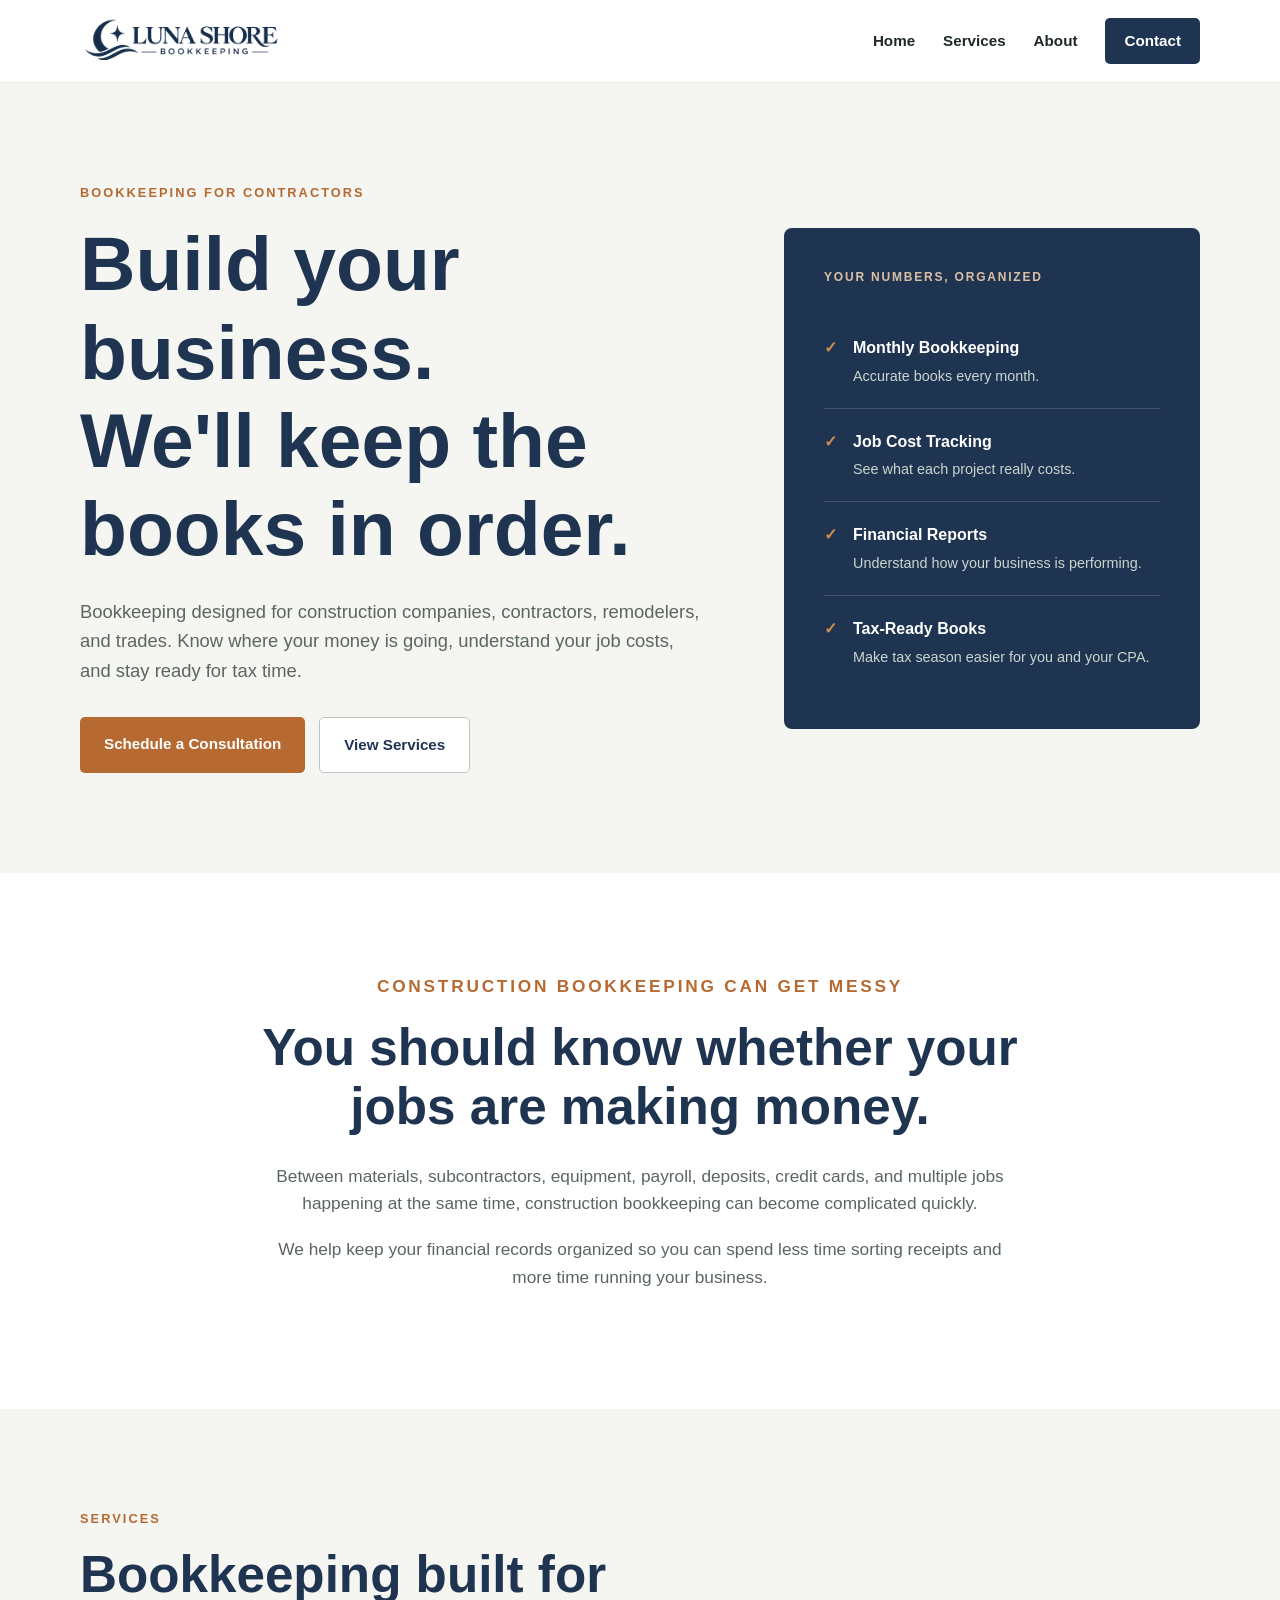
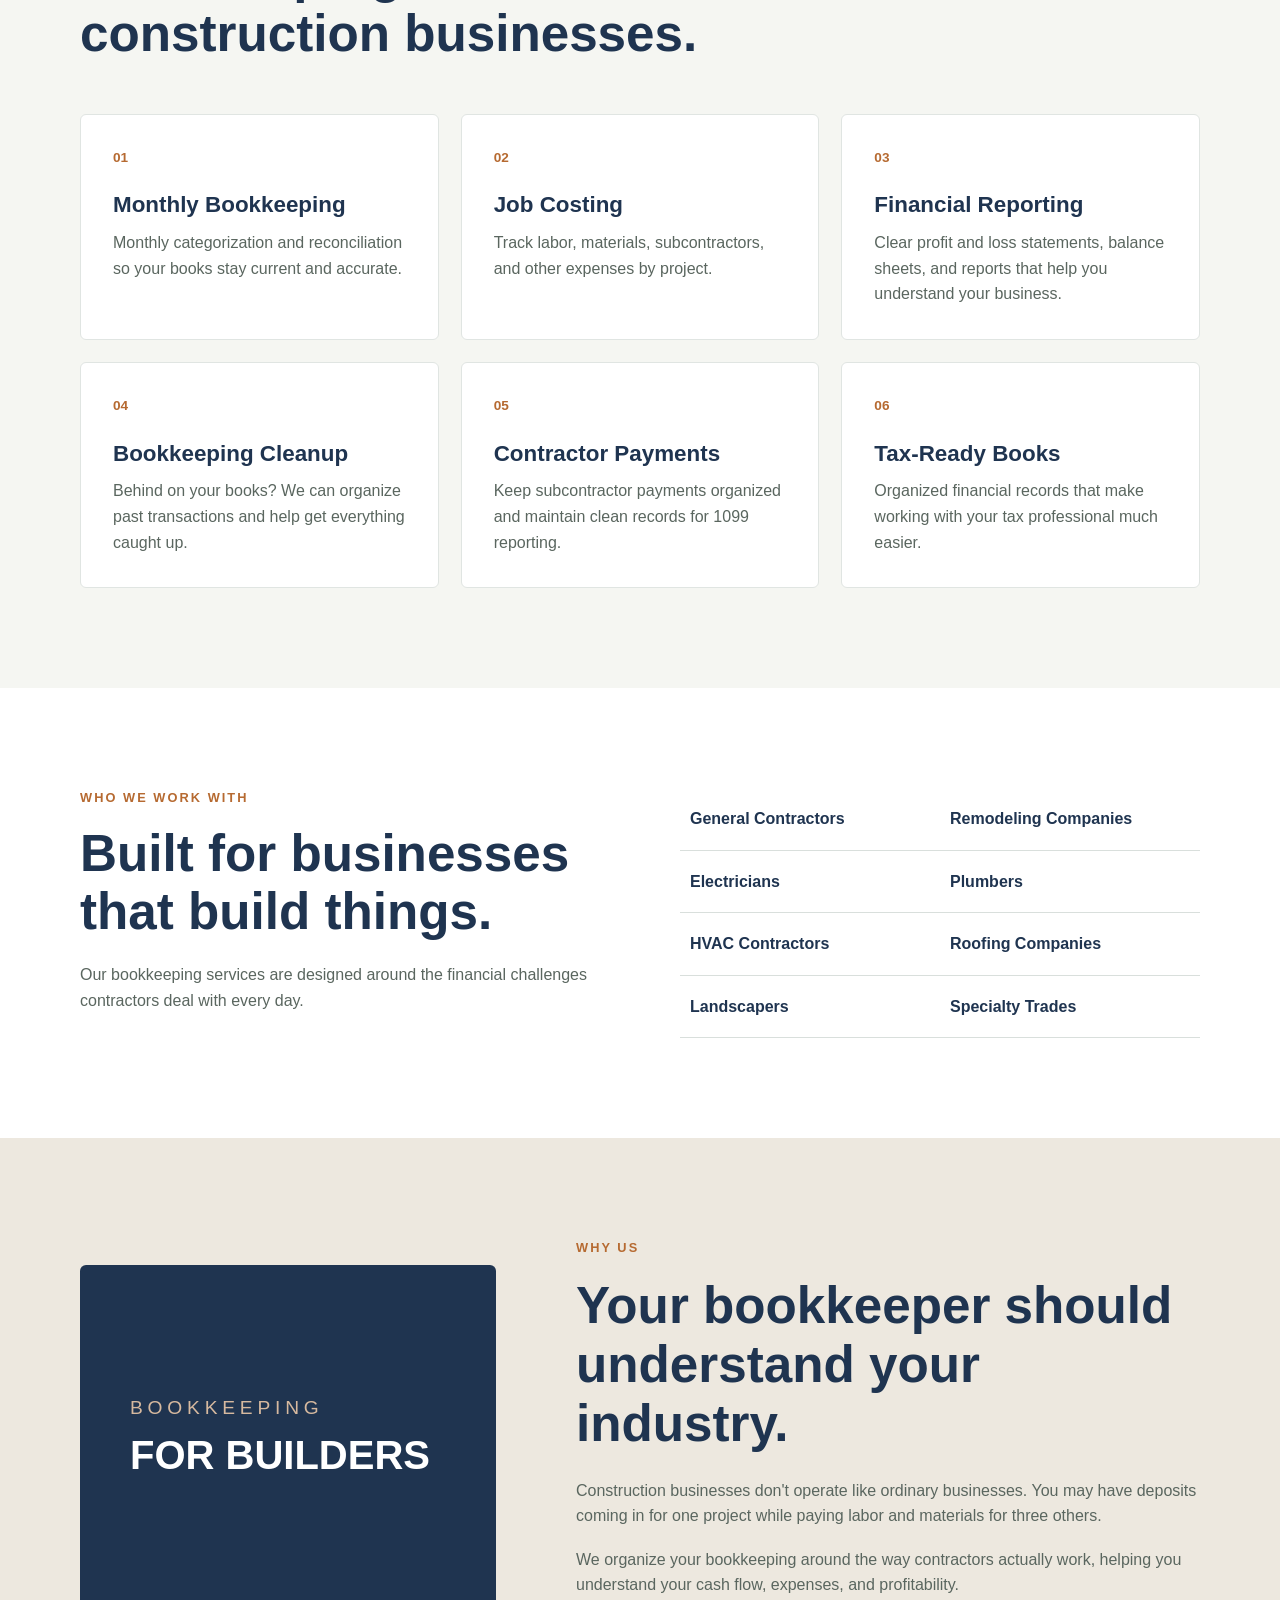
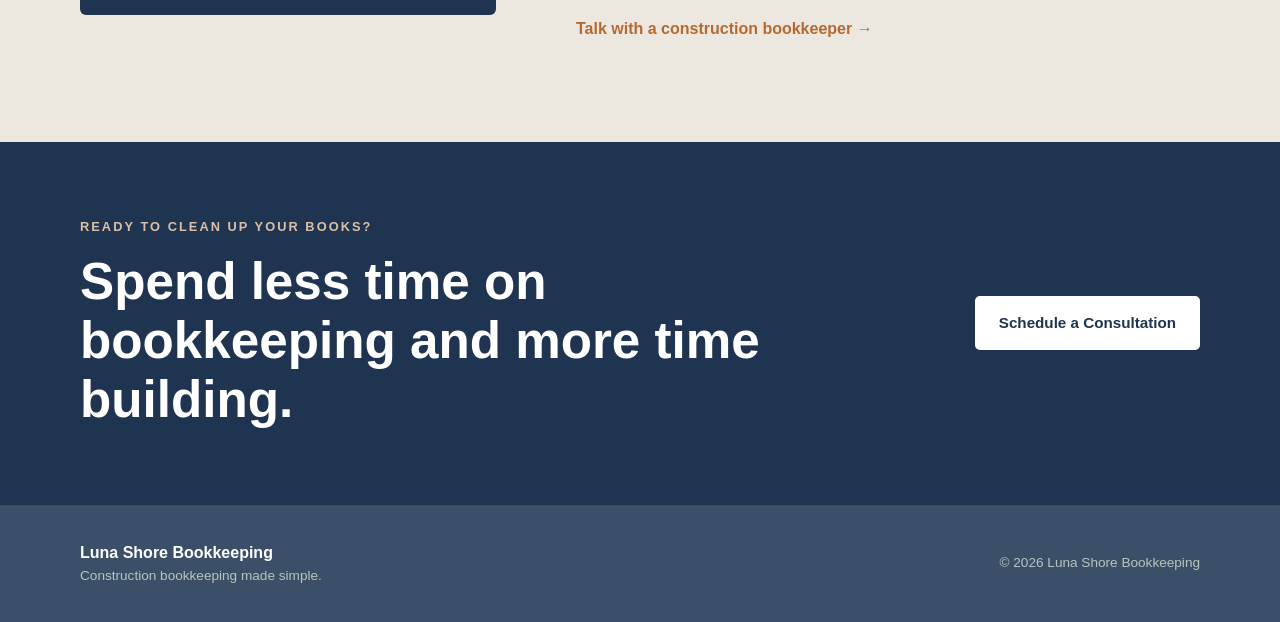
==== index.html @ c2b5d0a3 "now?" ====
<!DOCTYPE html>
<html lang="en">
<head>
  <meta charset="UTF-8">
  <meta name="viewport" content="width=device-width, initial-scale=1.0">

  <title>Luna Shore Bookkeeping | Construction Bookkeeping Services</title>

  <meta
    name="description"
    content="Bookkeeping services for contractors and construction businesses. Stay organized, understand job costs, and keep your books ready for tax time."
  >

<link rel="canonical" href="https://lunashorebookkeeping.com/contact">

  <!-- Google Search & Standard SEO -->
  <meta property="og:type" content="website">
  <meta property="og:title" content="Luna Shore Bookkeeping | Construction Bookkeeping Services">
  <meta property="og:description" content="Bookkeeping services for contractors and construction businesses. Know your numbers, understand your job costs, and stay ready for tax time.">
  <meta property="og:url" content="https://lunashorebookkeeping.com/">
  <meta property="og:image" content="https://lunashorebookkeeping.com/Logotransparent.png">
  <meta property="og:site_name" content="Luna Shore Bookkeeping">

  <meta name="twitter:card" content="summary">
  <meta name="twitter:title" content="Luna Shore Bookkeeping | Construction Bookkeeping Services">
  <meta name="twitter:description" content="Bookkeeping services for contractors and construction businesses.">
  <meta name="twitter:image" content="https://lunashorebookkeeping.com/Logotransparent.png">

  <link rel="icon" href="Logotransparent.png" sizes="any">

  <link rel="stylesheet" href="styles.css">

  <script type="application/ld+json">
    {
      "@context": "https://schema.org",
      "@type": "AccountingService",
      "name": "Luna Shore Bookkeeping",
      "url": "https://lunashorebookkeeping.com/",
      "logo": "https://lunashorebookkeeping.com/Logotransparent.png",
      "description": "Bookkeeping services for contractors and construction businesses.",
      "email": "hello@lunashorebookkeeping.com",
      "areaServed": [
        {
          "@type": "Country",
          "name": "United States"
        },
        {
          "@type": "State",
          "name": "California"
        }
      ]
      ,
      "serviceType": [
        "Construction Bookkeeping",
        "Contractor Bookkeeping",
        "Job Costing",
        "Financial Reporting",
        "Bookkeeping Cleanup",
        "Contractor Payment Tracking"
      ]
    }
  </script>
</head>

<body>

  <header class="site-header">
    <div class="container nav-container">
        <a href="/" class="logo">
          <img src="LogoWebsite.light.png" class="logo-light" alt="Luna Shore Bookkeeping">
          <img src="LogoWebsite.dark.png" class="logo-dark" alt="Luna Shore Bookkeeping">
        </a>
      <nav>
        <a href="/index">Home</a>
        <a href="#services">Services</a>
        <a href="#about">About</a>
        <a href="/contact" class="nav-button">Contact</a>
      </nav>
    </div>
  </header>


  <main>

    <!-- HERO -->
    <section class="hero">
      <div class="container hero-grid">

        <div class="hero-content">
          <p class="eyebrow">BOOKKEEPING FOR CONTRACTORS</p>

          <h1>
            Build your business.<br>
            We'll keep the books in order.
          </h1>

          <p class="hero-text">
            Bookkeeping designed for construction companies, contractors,
            remodelers, and trades. Know where your money is going,
            understand your job costs, and stay ready for tax time.
          </p>

          <div class="hero-buttons">
            <a href="/contact" class="button primary-button">
              Schedule a Consultation
            </a>

            <a href="#services" class="button secondary-button">
              View Services
            </a>
          </div>
        </div>

        <div class="hero-card">
          <p class="small-heading">YOUR NUMBERS, ORGANIZED</p>

          <div class="stat">
            <span class="check">✓</span>
            <div>
              <strong>Monthly Bookkeeping</strong>
              <p>Accurate books every month.</p>
            </div>
          </div>

          <div class="stat">
            <span class="check">✓</span>
            <div>
              <strong>Job Cost Tracking</strong>
              <p>See what each project really costs.</p>
            </div>
          </div>

          <div class="stat">
            <span class="check">✓</span>
            <div>
              <strong>Financial Reports</strong>
              <p>Understand how your business is performing.</p>
            </div>
          </div>

          <div class="stat">
            <span class="check">✓</span>
            <div>
              <strong>Tax-Ready Books</strong>
              <p>Make tax season easier for you and your CPA.</p>
            </div>
          </div>
        </div>

      </div>
    </section>


    <!-- PROBLEM SECTION -->
    <section class="problem-section">
      <div class="container narrow-container">

        <p class="eyebrow">CONSTRUCTION BOOKKEEPING CAN GET MESSY</p>

        <h2>
          You should know whether your jobs are making money.
        </h2>

        <p>
          Between materials, subcontractors, equipment, payroll, deposits,
          credit cards, and multiple jobs happening at the same time,
          construction bookkeeping can become complicated quickly.
        </p>

        <p>
          We help keep your financial records organized so you can spend
          less time sorting receipts and more time running your business.
        </p>

      </div>
    </section>


    <!-- SERVICES -->
    <section class="services-section" id="services">
      <div class="container">

        <div class="section-heading">
          <p class="eyebrow">SERVICES</p>
          <h2>Bookkeeping built for construction businesses.</h2>
        </div>

        <div class="services-grid">

          <div class="service-card">
            <div class="service-number">01</div>
            <h3>Monthly Bookkeeping</h3>
            <p>
              Monthly categorization and reconciliation so your books stay
              current and accurate.
            </p>
          </div>

          <div class="service-card">
            <div class="service-number">02</div>
            <h3>Job Costing</h3>
            <p>
              Track labor, materials, subcontractors, and other expenses
              by project.
            </p>
          </div>

          <div class="service-card">
            <div class="service-number">03</div>
            <h3>Financial Reporting</h3>
            <p>
              Clear profit and loss statements, balance sheets, and reports
              that help you understand your business.
            </p>
          </div>

          <div class="service-card">
            <div class="service-number">04</div>
            <h3>Bookkeeping Cleanup</h3>
            <p>
              Behind on your books? We can organize past transactions and
              help get everything caught up.
            </p>
          </div>

          <div class="service-card">
            <div class="service-number">05</div>
            <h3>Contractor Payments</h3>
            <p>
              Keep subcontractor payments organized and maintain clean
              records for 1099 reporting.
            </p>
          </div>

          <div class="service-card">
            <div class="service-number">06</div>
            <h3>Tax-Ready Books</h3>
            <p>
              Organized financial records that make working with your tax
              professional much easier.
            </p>
          </div>

        </div>
      </div>
    </section>


    <!-- WHO WE SERVE -->
    <section class="industries-section">
      <div class="container industries-grid">

        <div>
          <p class="eyebrow">WHO WE WORK WITH</p>

          <h2>
            Built for businesses that build things.
          </h2>

          <p>
            Our bookkeeping services are designed around the financial
            challenges contractors deal with every day.
          </p>
        </div>

        <div class="industry-list">
          <div>General Contractors</div>
          <div>Remodeling Companies</div>
          <div>Electricians</div>
          <div>Plumbers</div>
          <div>HVAC Contractors</div>
          <div>Roofing Companies</div>
          <div>Landscapers</div>
          <div>Specialty Trades</div>
        </div>

      </div>
    </section>


    <!-- ABOUT -->
    <section class="about-section" id="about">
      <div class="container about-grid">

        <div class="about-box">
          <span>BOOKKEEPING</span>
          <strong>FOR BUILDERS</strong>
        </div>

        <div>
          <p class="eyebrow">WHY US</p>

          <h2>
            Your bookkeeper should understand your industry.
          </h2>

          <p>
            Construction businesses don't operate like ordinary businesses.
            You may have deposits coming in for one project while paying
            labor and materials for three others.
          </p>

          <p>
            We organize your bookkeeping around the way contractors actually
            work, helping you understand your cash flow, expenses, and
            profitability.
          </p>

          <a href="/contact" class="text-link">
            Talk with a construction bookkeeper →
          </a>
        </div>

      </div>
    </section>


    <!-- CTA -->
    <section class="cta-section">
      <div class="container cta-container">

        <div>
          <p class="eyebrow light-eyebrow">READY TO CLEAN UP YOUR BOOKS?</p>

          <h2>
            Spend less time on bookkeeping and more time building.
          </h2>
        </div>

        <a href="/contact" class="button light-button">
          Schedule a Consultation
        </a>

      </div>
    </section>

  </main>


  <footer>
    <div class="container footer-container">

      <div>
        <strong>Luna Shore Bookkeeping</strong>
        <p>Construction bookkeeping made simple.</p>
      </div>

      <div>
        <p>© 2026 Luna Shore Bookkeeping</p>
      </div>

    </div>
  </footer>

</body>
</html>
---- styles.css ----
/* ------------------------------
   BASE
------------------------------ */


:root {
  --primary-color: #1F3450;
  --secondary-color: #3B5068;
  --accent-color: #b66a31;
  --text-color: #1d2924;
  --background-color: #ffffff;
  --light-background-color: #f5f6f2;
  --dark-background-color: #121816;
}
* {
  box-sizing: border-box;
  margin: 0;
  padding: 0;
}

html {
  scroll-behavior: smooth;
}

body {
  font-family: Arial, Helvetica, sans-serif;
  color: #1d2924;
  background: #ffffff;
  line-height: 1.6;
}

a {
  color: inherit;
  text-decoration: none;
}

.container {
  width: min(1120px, 90%);
  margin: 0 auto;
}

.narrow-container {
  width: min(760px, 90%);
  text-align: center;
}

h1,
h2,
h3 {
  line-height: 1.15;
}

h1 {
  font-size: clamp(2.6rem, 6vw, 5rem);
}

h2 {
  font-size: clamp(2rem, 4vw, 3.2rem);
}

h3 {
  font-size: 1.4rem;
}

p {
  color: #5a665f;
}

.eyebrow {
  color: #b66a31;
  font-size: 0.8rem;
  font-weight: 800;
  letter-spacing: 0.16em;
  margin-bottom: 16px;
}

.light-eyebrow {
  color: #dbc0a7;
}


/* ------------------------------
   NAVIGATION
------------------------------ */

.site-header {
  background: #ffffff;
  border-bottom: 1px solid #e8ece9;
}

.nav-container {
  min-height: 82px;
  display: flex;
  align-items: center;
  justify-content: space-between;
}

  .logo {
  display: flex;
  justify-content: center; /* Centers horizontally */
  align-items: center;     /* Centers vertically */
  }

  .logo img {
  width: auto; /* Set your desired smaller width */
  height: 82px; /* Keeps the original aspect ratio so the image doesn't distort */
  }

  .logo-dark {
    display: none;
  }
  
nav {
  display: flex;
  align-items: center;
  gap: 28px;
}

nav a {
  font-size: 0.95rem;
  font-weight: 600;
}

nav a:hover {
  color: #b66a31;
}

.nav-button {
  background: #1F3450;
  color: white;
  padding: 11px 19px;
  border-radius: 5px;
}

.nav-button:hover {
  color: white;
  background: var(--secondary-color);
}


/* ------------------------------
   BUTTONS
------------------------------ */

.button {
  display: inline-block;
  padding: 15px 24px;
  border-radius: 5px;
  font-weight: 700;
  border: none;
  cursor: pointer;
  font-size: 0.95rem;
}

.primary-button {
  background: #b66a31;
  color: white;
}

.primary-button:hover {
  background: #995526;
}

.secondary-button {
  border: 1px solid #bdc7c1;
  color: var(--primary-color);
  background: white;
}

.secondary-button:hover {
  background: #f4f6f4;
}

.light-button {
  background: white;
  color: var(--primary-color);
}

.full-button {
  width: 100%;
}


/* ------------------------------
   HERO
------------------------------ */

.hero {
  padding: 100px 0;
  background: #f5f6f2;
}

.hero-grid {
  display: grid;
  grid-template-columns: 1.2fr 0.8fr;
  gap: 80px;
  align-items: center;
}

.hero h1 {
  color: var(--primary-color);
  margin-bottom: 24px;
}

.hero-text {
  max-width: 650px;
  font-size: 1.15rem;
  margin-bottom: 32px;
}

.hero-buttons {
  display: flex;
  gap: 14px;
  flex-wrap: wrap;
}

.hero-card {
  background: #1F3450;
  padding: 40px;
  border-radius: 8px;
  color: white;
}

.small-heading {
  color: #dbc0a7;
  font-size: 0.75rem;
  font-weight: 800;
  letter-spacing: 0.15em;
  margin-bottom: 28px;
}

.stat {
  display: flex;
  gap: 16px;
  border-bottom: 1px solid rgba(255,255,255,0.15);
  padding: 20px 0;
}

.stat:last-child {
  border-bottom: none;
}

.check {
  color: #d28a4c;
  font-weight: bold;
}

.stat strong {
  display: block;
  margin-bottom: 4px;
}

.stat p {
  color: #cbd5d0;
  font-size: 0.9rem;
}


/* ------------------------------
   PROBLEM
------------------------------ */

.problem-section {
  padding: 100px 0;
}

.problem-section h2 {
  color: var(--primary-color);
  margin-bottom: 26px;
}

.problem-section p {
  font-size: 1.08rem;
  margin-bottom: 18px;
}


/* ------------------------------
   SERVICES
------------------------------ */

.services-section {
  padding: 100px 0;
  background: #f5f6f2;
}

.section-heading {
  max-width: 700px;
  margin-bottom: 50px;
}

.section-heading h2 {
  color: var(--primary-color);
}

.services-grid {
  display: grid;
  grid-template-columns: repeat(3, 1fr);
  gap: 22px;
}

.service-card {
  background: white;
  border: 1px solid #e0e5e2;
  padding: 32px;
  border-radius: 6px;
}

.service-number {
  font-size: 0.85rem;
  font-weight: 800;
  color: #b66a31;
  margin-bottom: 24px;
}

.service-card h3 {
  color: var(--primary-color);
  margin-bottom: 12px;
}


/* ------------------------------
   INDUSTRIES
------------------------------ */

.industries-section {
  padding: 100px 0;
}

.industries-grid {
  display: grid;
  grid-template-columns: 1fr 1fr;
  gap: 80px;
}

.industries-grid h2 {
  color: var(--primary-color);
  margin-bottom: 20px;
}

.industry-list {
  display: grid;
  grid-template-columns: 1fr 1fr;
}

.industry-list div {
  padding: 18px 10px;
  border-bottom: 1px solid #d9dfdc;
  font-weight: 600;
  color: var(--primary-color);
}


/* ------------------------------
   ABOUT
------------------------------ */

.about-section {
  padding: 100px 0;
  background: #ede8df;
}

.about-grid {
  display: grid;
  grid-template-columns: 0.8fr 1.2fr;
  gap: 80px;
  align-items: center;
}

.about-box {
  background: #1F3450;
  min-height: 350px;
  padding: 50px;
  display: flex;
  justify-content: center;
  flex-direction: column;
  border-radius: 6px;
}

.about-box span {
  color: #d6b99f;
  font-size: 1.2rem;
  letter-spacing: 0.25em;
}

.about-box strong {
  color: white;
  font-size: 2.5rem;
}

.about-grid h2 {
  color: var(--primary-color);
  margin-bottom: 24px;
}

.about-grid p {
  margin-bottom: 18px;
}

.text-link {
  color: #b66a31;
  font-weight: 700;
}


/* ------------------------------
   CTA
------------------------------ */

.cta-section {
  background: #1F3450;
  color: white;
  padding: 75px 0;
}

.cta-container {
  display: flex;
  justify-content: space-between;
  align-items: center;
  gap: 50px;
}

.cta-container h2 {
  max-width: 700px;
}


/* ------------------------------
   CONTACT
------------------------------ */

.contact-hero {
  padding: 90px 0 70px;
  background: #f5f6f2;
}

.contact-hero h1 {
  color: var(--primary-color);
  margin-bottom: 24px;
}

.contact-hero p {
  font-size: 1.1rem;
}

.contact-section {
  padding: 90px 0;
}

.contact-grid {
  display: grid;
  grid-template-columns: 0.8fr 1.2fr;
  gap: 80px;
}

.contact-info h2 {
  color: var(--primary-color);
  margin-bottom: 24px;
}

.contact-info > p {
  margin-bottom: 35px;
}

.contact-detail {
  margin-bottom: 25px;
}

.contact-detail strong {
  display: block;
  color: var(--primary-color);
  margin-bottom: 4px;
}

.form-card {
  background: #f5f6f2;
  padding: 40px;
  border-radius: 8px;
}

.form-group {
  margin-bottom: 22px;
}

label {
  display: block;
  font-weight: 700;
  color: var(--primary-color);
  margin-bottom: 8px;
}

input,
select,
textarea {
  width: 100%;
  padding: 14px;
  border: 1px solid #cfd7d2;
  border-radius: 4px;
  font: inherit;
  background: white;
}

input:focus,
select:focus,
textarea:focus {
  outline: 2px solid #b66a31;
  border-color: transparent;
}

textarea {
  resize: vertical;
}

.form-note {
  text-align: center;
  font-size: 0.82rem;
  margin-top: 14px;
}


/* ------------------------------
   FOOTER
------------------------------ */

footer {
  padding: 35px 0;
  background: var(--secondary-color);
  color: white;
}

.footer-container {
  display: flex;
  justify-content: space-between;
  align-items: center;
}

footer p {
  color: #b7c4be;
  font-size: 0.85rem;
}


/* ------------------------------
   MOBILE
------------------------------ */

@media (max-width: 850px) {

  nav a:not(.nav-button) {
    display: none;
  }

  .hero-grid,
  .industries-grid,
  .about-grid,
  .contact-grid {
    grid-template-columns: 1fr;
    gap: 45px;
  }

  .services-grid {
    grid-template-columns: 1fr 1fr;
  }

  .cta-container {
    flex-direction: column;
    align-items: flex-start;
  }
}


@media (max-width: 580px) {

  .hero,
  .problem-section,
  .services-section,
  .industries-section,
  .about-section,
  .contact-section {
    padding: 70px 0;
  }

  .services-grid {
    grid-template-columns: 1fr;
  }

  .industry-list {
    grid-template-columns: 1fr;
  }

  .hero-card,
  .form-card {
    padding: 28px;
  }

  .footer-container {
    flex-direction: column;
    align-items: flex-start;
    gap: 16px;
  }
}

@media (prefers-color-scheme: dark) {

  :root {
    --primary-color: #c5cec9;
  }

  body {
    background: #121816;
    color: #f5f6f2;
  }

  p {
    color: #c5cec9;
  }

  .site-header {
    background: #121816;
    border-color: #29332f;
  }

  .logo {
    color: #ffffff;
  }

 .logo-light {
  display: none;
  }

  .logo-dark {
  display: block;
  }
  
  nav a {
    color: #ffffff;
  }

  .hero,
  .services-section,
  .contact-hero,
  .form-card {
    background: #1a211e;
  }

  .problem-section,
  .industries-section,
  .contact-section {
    background: var(--secondary-color);
  }

  .hero h1,
  h2,
  h3,
  .section-heading h2,
  .industries-grid h2,
  .about-grid h2,
  .contact-info h2,
  .problem-section h2 {
    color: #ffffff;
  }

  .service-card {
    background: var(--secondary-color);
    border-color: #35413b;
  }

  input,
  select,
  textarea {
    background: #202925;
    color: #ffffff;
    border-color: #46534c;
  }

  .secondary-button {
    background: transparent;
    color: #ffffff;
    border-color: #59655f;
  }

  .about-section {
    background: #1c2823;
  }

  .light-button {
  background: white;
  color: var(--accent-color);
}
}
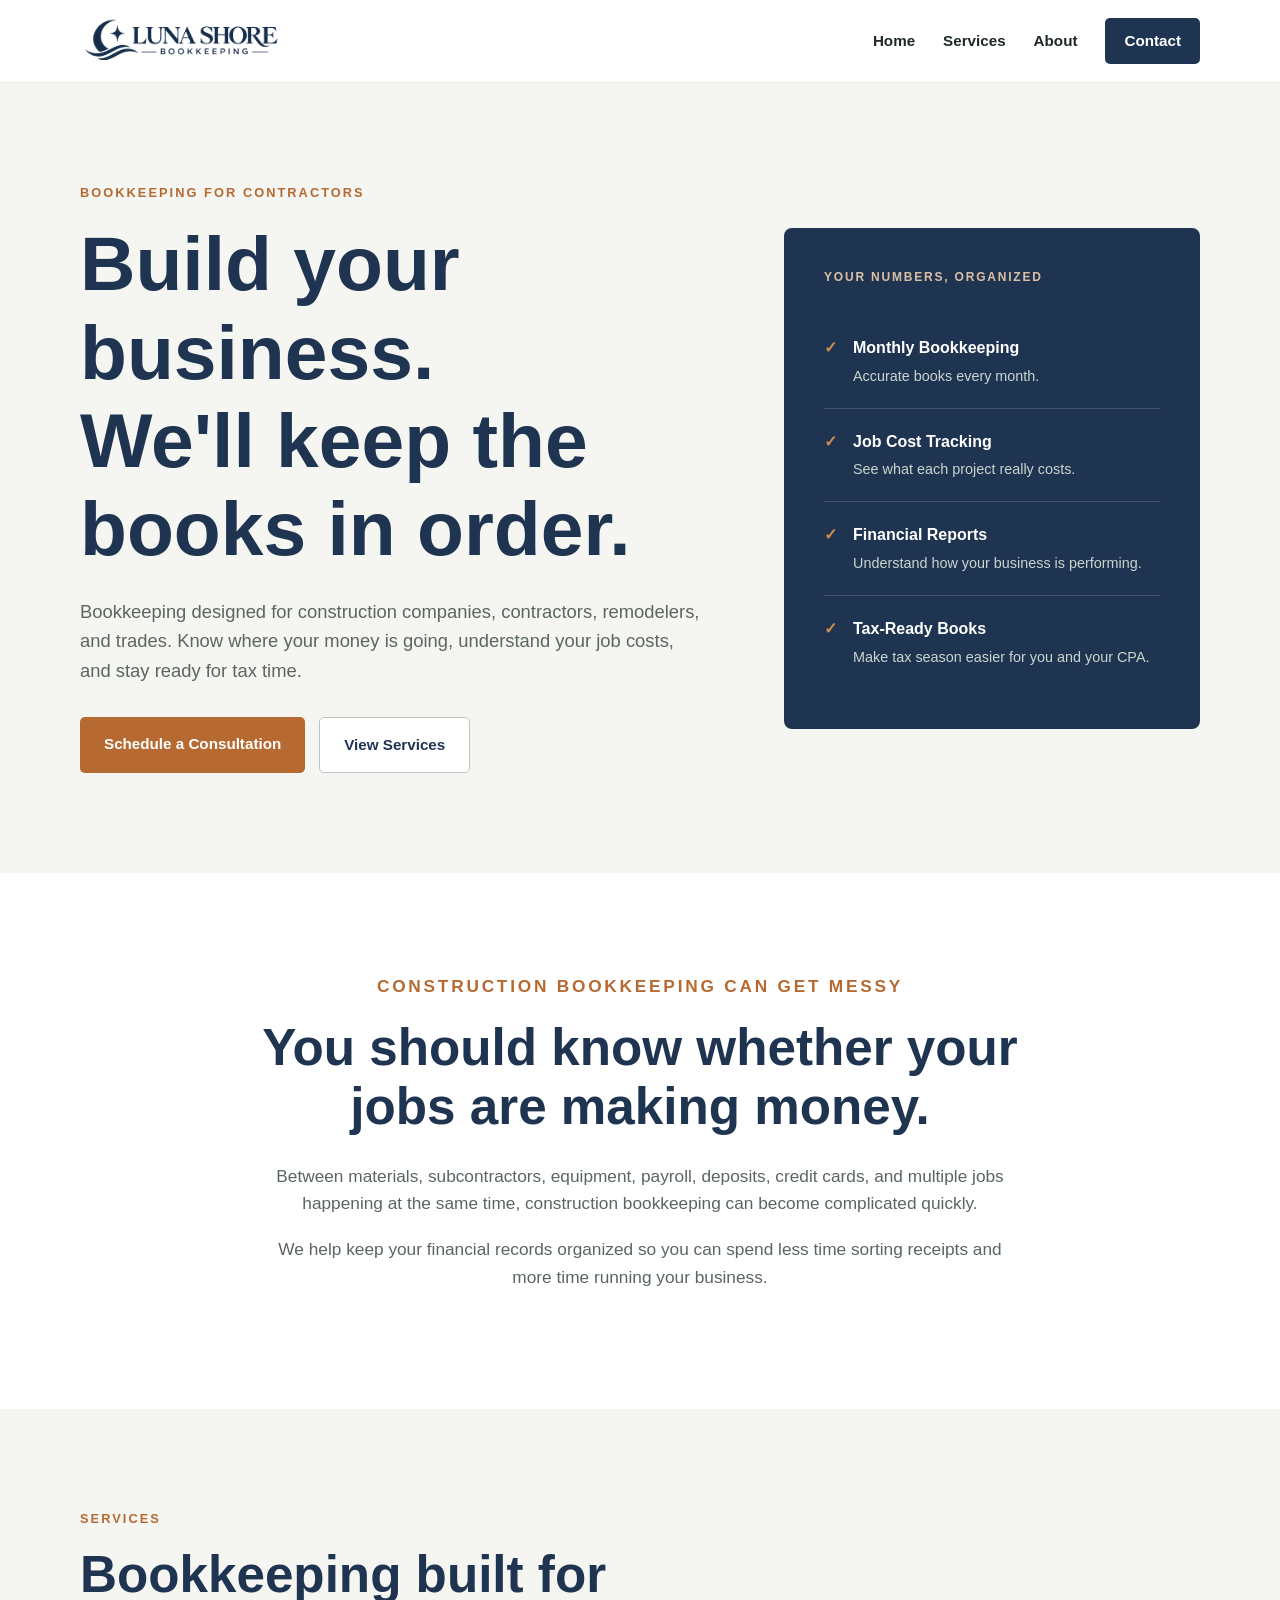
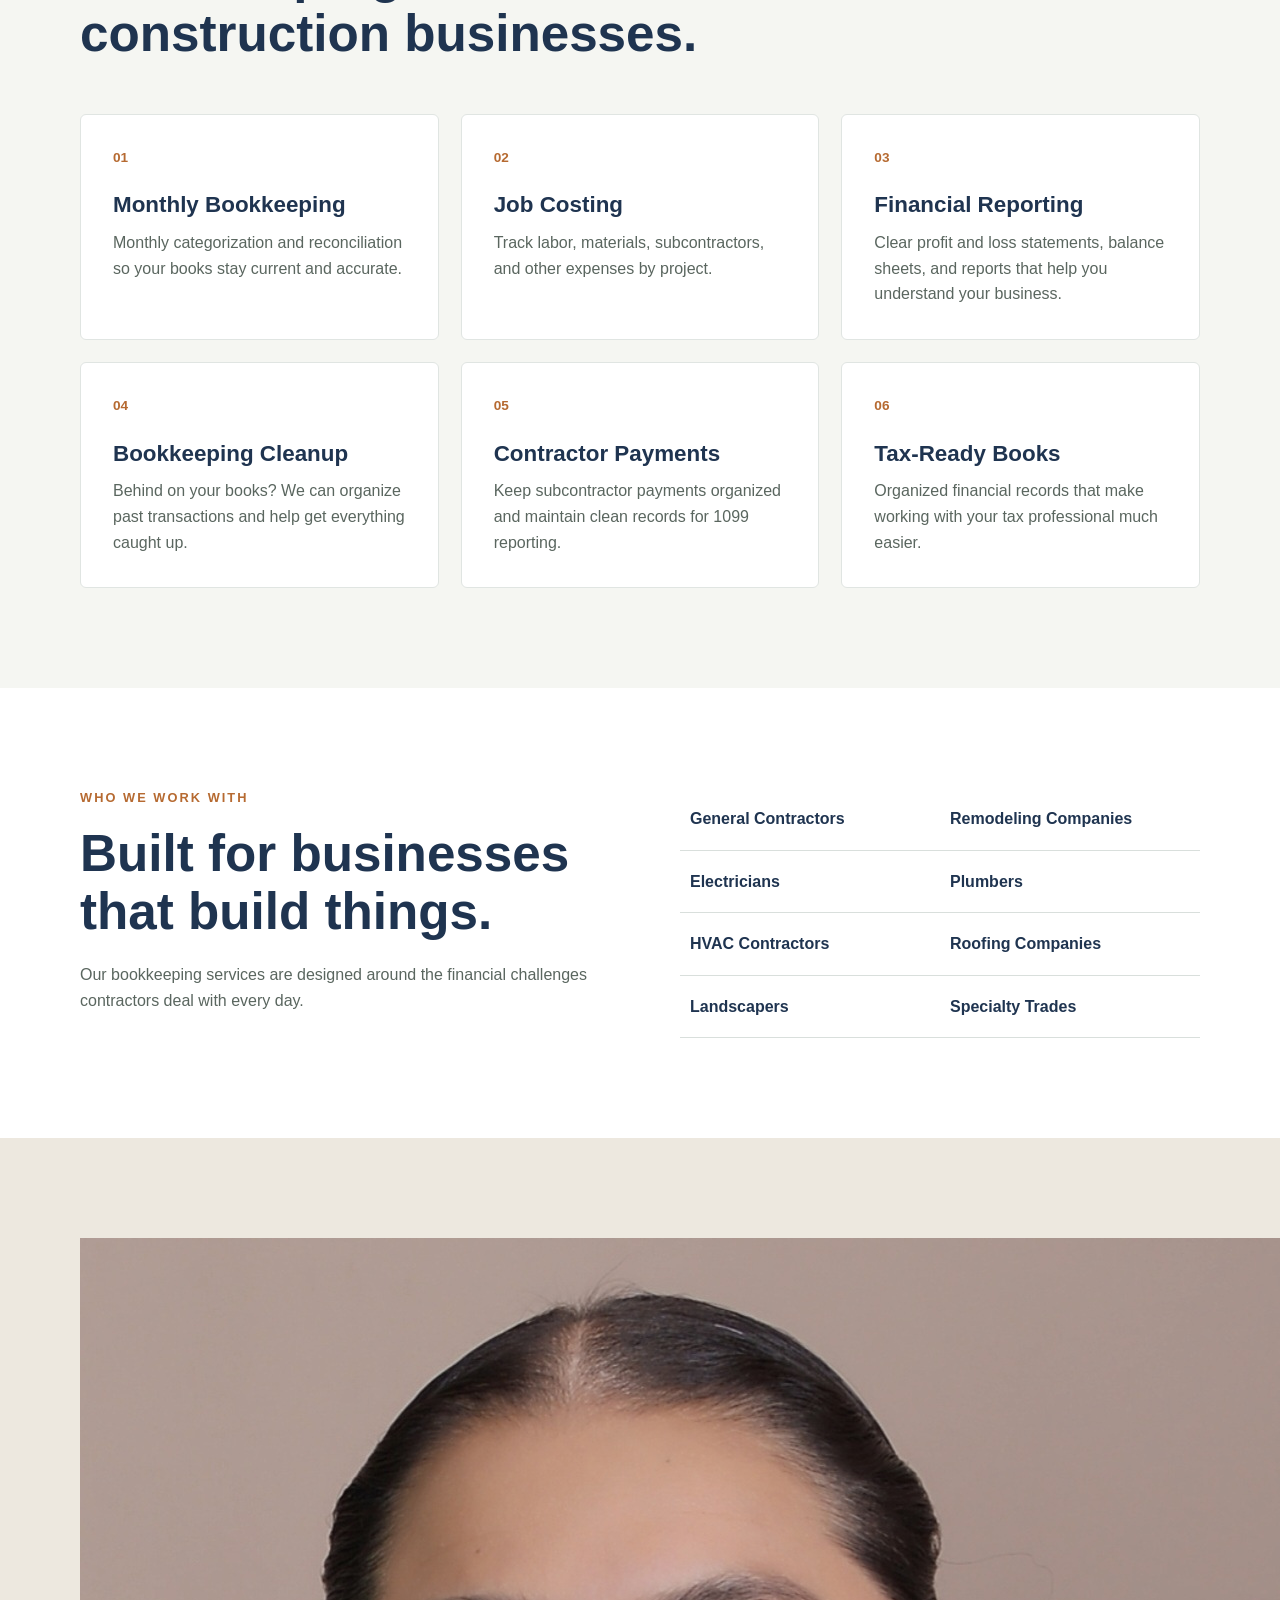
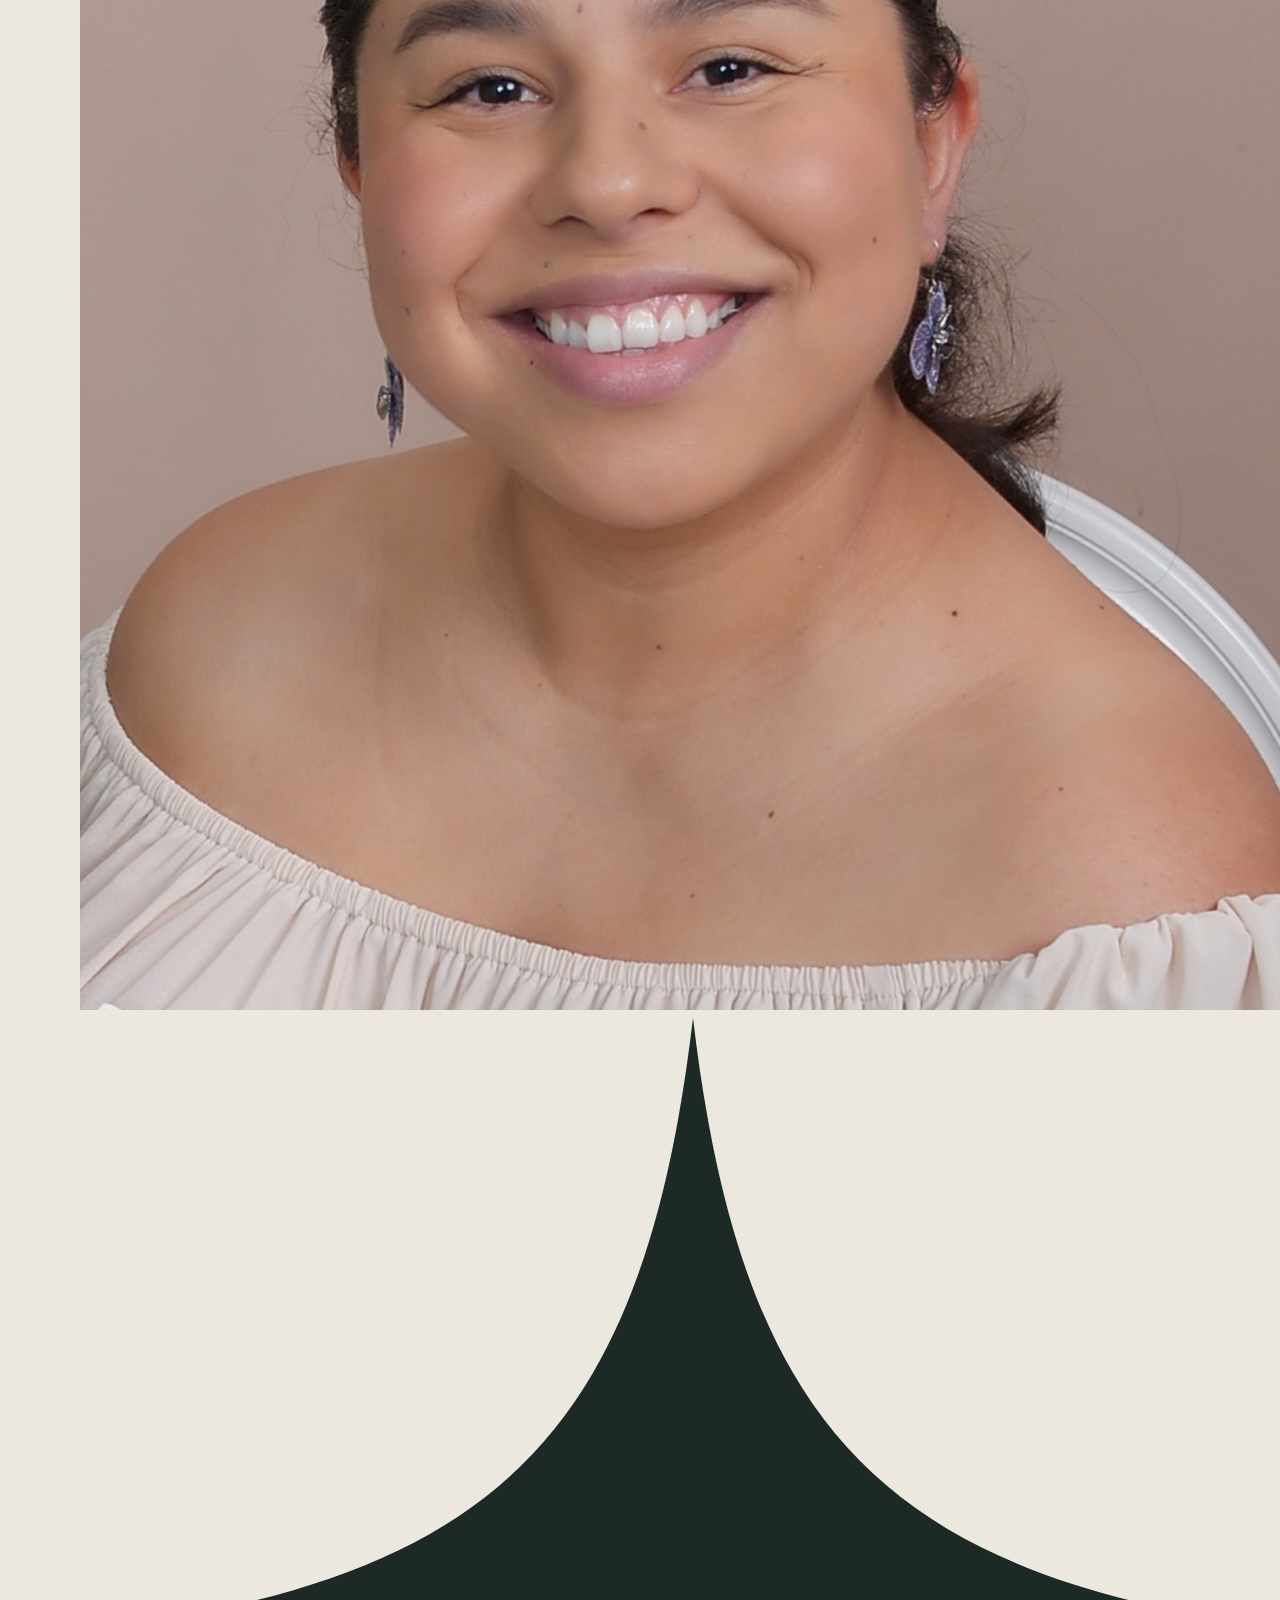
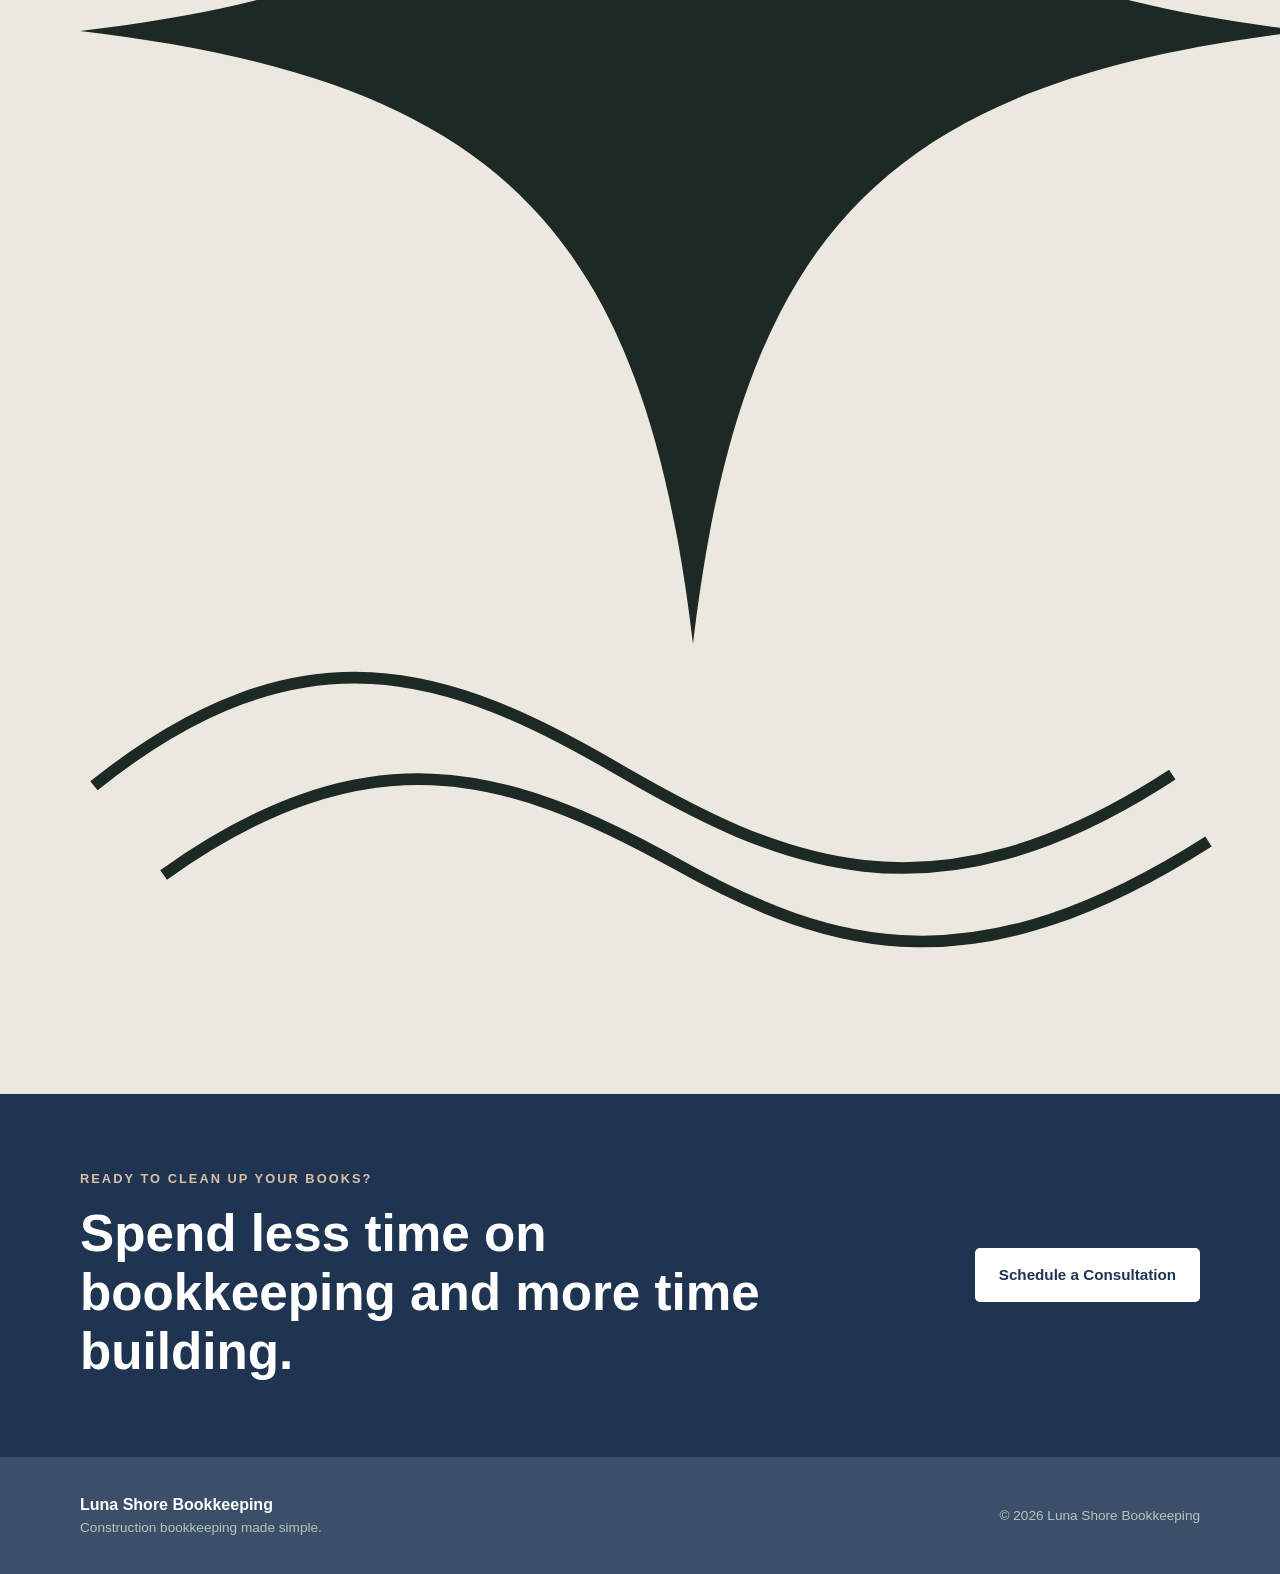
==== commit 61ca7875: "Judy pictures" ====
--- a/index.html
+++ b/index.html
@@ -1,356 +1,406 @@
-<!DOCTYPE html>
-<html lang="en">
-<head>
-  <meta charset="UTF-8">
-  <meta name="viewport" content="width=device-width, initial-scale=1.0">
-
-  <title>Luna Shore Bookkeeping | Construction Bookkeeping Services</title>
-
-  <meta
-    name="description"
-    content="Bookkeeping services for contractors and construction businesses. Stay organized, understand job costs, and keep your books ready for tax time."
-  >
-
-<link rel="canonical" href="https://lunashorebookkeeping.com/contact">
-
-  <!-- Google Search & Standard SEO -->
-  <meta property="og:type" content="website">
-  <meta property="og:title" content="Luna Shore Bookkeeping | Construction Bookkeeping Services">
-  <meta property="og:description" content="Bookkeeping services for contractors and construction businesses. Know your numbers, understand your job costs, and stay ready for tax time.">
-  <meta property="og:url" content="https://lunashorebookkeeping.com/">
-  <meta property="og:image" content="https://lunashorebookkeeping.com/Logotransparent.png">
-  <meta property="og:site_name" content="Luna Shore Bookkeeping">
-
-  <meta name="twitter:card" content="summary">
-  <meta name="twitter:title" content="Luna Shore Bookkeeping | Construction Bookkeeping Services">
-  <meta name="twitter:description" content="Bookkeeping services for contractors and construction businesses.">
-  <meta name="twitter:image" content="https://lunashorebookkeeping.com/Logotransparent.png">
-
-  <link rel="icon" href="Logotransparent.png" sizes="any">
-
-  <link rel="stylesheet" href="styles.css">
-
-  <script type="application/ld+json">
-    {
-      "@context": "https://schema.org",
-      "@type": "AccountingService",
-      "name": "Luna Shore Bookkeeping",
-      "url": "https://lunashorebookkeeping.com/",
-      "logo": "https://lunashorebookkeeping.com/Logotransparent.png",
-      "description": "Bookkeeping services for contractors and construction businesses.",
-      "email": "hello@lunashorebookkeeping.com",
-      "areaServed": [
-        {
-          "@type": "Country",
-          "name": "United States"
-        },
-        {
-          "@type": "State",
-          "name": "California"
-        }
-      ]
-      ,
-      "serviceType": [
-        "Construction Bookkeeping",
-        "Contractor Bookkeeping",
-        "Job Costing",
-        "Financial Reporting",
-        "Bookkeeping Cleanup",
-        "Contractor Payment Tracking"
-      ]
-    }
-  </script>
-</head>
-
-<body>
-
-  <header class="site-header">
-    <div class="container nav-container">
-        <a href="/" class="logo">
-          <img src="LogoWebsite.light.png" class="logo-light" alt="Luna Shore Bookkeeping">
-          <img src="LogoWebsite.dark.png" class="logo-dark" alt="Luna Shore Bookkeeping">
-        </a>
-      <nav>
-        <a href="/index">Home</a>
-        <a href="#services">Services</a>
-        <a href="#about">About</a>
-        <a href="/contact" class="nav-button">Contact</a>
-      </nav>
-    </div>
-  </header>
-
-
-  <main>
-
-    <!-- HERO -->
-    <section class="hero">
-      <div class="container hero-grid">
-
-        <div class="hero-content">
-          <p class="eyebrow">BOOKKEEPING FOR CONTRACTORS</p>
-
-          <h1>
-            Build your business.<br>
-            We'll keep the books in order.
-          </h1>
-
-          <p class="hero-text">
-            Bookkeeping designed for construction companies, contractors,
-            remodelers, and trades. Know where your money is going,
-            understand your job costs, and stay ready for tax time.
-          </p>
-
-          <div class="hero-buttons">
-            <a href="/contact" class="button primary-button">
-              Schedule a Consultation
-            </a>
-
-            <a href="#services" class="button secondary-button">
-              View Services
-            </a>
-          </div>
-        </div>
-
-        <div class="hero-card">
-          <p class="small-heading">YOUR NUMBERS, ORGANIZED</p>
-
-          <div class="stat">
-            <span class="check">✓</span>
-            <div>
-              <strong>Monthly Bookkeeping</strong>
-              <p>Accurate books every month.</p>
-            </div>
-          </div>
-
-          <div class="stat">
-            <span class="check">✓</span>
-            <div>
-              <strong>Job Cost Tracking</strong>
-              <p>See what each project really costs.</p>
-            </div>
-          </div>
-
-          <div class="stat">
-            <span class="check">✓</span>
-            <div>
-              <strong>Financial Reports</strong>
-              <p>Understand how your business is performing.</p>
-            </div>
-          </div>
-
-          <div class="stat">
-            <span class="check">✓</span>
-            <div>
-              <strong>Tax-Ready Books</strong>
-              <p>Make tax season easier for you and your CPA.</p>
-            </div>
-          </div>
-        </div>
-
-      </div>
-    </section>
-
-
-    <!-- PROBLEM SECTION -->
-    <section class="problem-section">
-      <div class="container narrow-container">
-
-        <p class="eyebrow">CONSTRUCTION BOOKKEEPING CAN GET MESSY</p>
-
-        <h2>
-          You should know whether your jobs are making money.
-        </h2>
-
-        <p>
-          Between materials, subcontractors, equipment, payroll, deposits,
-          credit cards, and multiple jobs happening at the same time,
-          construction bookkeeping can become complicated quickly.
-        </p>
-
-        <p>
-          We help keep your financial records organized so you can spend
-          less time sorting receipts and more time running your business.
-        </p>
-
-      </div>
-    </section>
-
-
-    <!-- SERVICES -->
-    <section class="services-section" id="services">
-      <div class="container">
-
-        <div class="section-heading">
-          <p class="eyebrow">SERVICES</p>
-          <h2>Bookkeeping built for construction businesses.</h2>
-        </div>
-
-        <div class="services-grid">
-
-          <div class="service-card">
-            <div class="service-number">01</div>
-            <h3>Monthly Bookkeeping</h3>
-            <p>
-              Monthly categorization and reconciliation so your books stay
-              current and accurate.
-            </p>
-          </div>
-
-          <div class="service-card">
-            <div class="service-number">02</div>
-            <h3>Job Costing</h3>
-            <p>
-              Track labor, materials, subcontractors, and other expenses
-              by project.
-            </p>
-          </div>
-
-          <div class="service-card">
-            <div class="service-number">03</div>
-            <h3>Financial Reporting</h3>
-            <p>
-              Clear profit and loss statements, balance sheets, and reports
-              that help you understand your business.
-            </p>
-          </div>
-
-          <div class="service-card">
-            <div class="service-number">04</div>
-            <h3>Bookkeeping Cleanup</h3>
-            <p>
-              Behind on your books? We can organize past transactions and
-              help get everything caught up.
-            </p>
-          </div>
-
-          <div class="service-card">
-            <div class="service-number">05</div>
-            <h3>Contractor Payments</h3>
-            <p>
-              Keep subcontractor payments organized and maintain clean
-              records for 1099 reporting.
-            </p>
-          </div>
-
-          <div class="service-card">
-            <div class="service-number">06</div>
-            <h3>Tax-Ready Books</h3>
-            <p>
-              Organized financial records that make working with your tax
-              professional much easier.
-            </p>
-          </div>
-
-        </div>
-      </div>
-    </section>
-
-
-    <!-- WHO WE SERVE -->
-    <section class="industries-section">
-      <div class="container industries-grid">
-
-        <div>
-          <p class="eyebrow">WHO WE WORK WITH</p>
-
-          <h2>
-            Built for businesses that build things.
-          </h2>
-
-          <p>
-            Our bookkeeping services are designed around the financial
-            challenges contractors deal with every day.
-          </p>
-        </div>
-
-        <div class="industry-list">
-          <div>General Contractors</div>
-          <div>Remodeling Companies</div>
-          <div>Electricians</div>
-          <div>Plumbers</div>
-          <div>HVAC Contractors</div>
-          <div>Roofing Companies</div>
-          <div>Landscapers</div>
-          <div>Specialty Trades</div>
-        </div>
-
-      </div>
-    </section>
-
-
-    <!-- ABOUT -->
-    <section class="about-section" id="about">
-      <div class="container about-grid">
-
-        <div class="about-box">
-          <span>BOOKKEEPING</span>
-          <strong>FOR BUILDERS</strong>
-        </div>
-
-        <div>
-          <p class="eyebrow">WHY US</p>
-
-          <h2>
-            Your bookkeeper should understand your industry.
-          </h2>
-
-          <p>
-            Construction businesses don't operate like ordinary businesses.
-            You may have deposits coming in for one project while paying
-            labor and materials for three others.
-          </p>
-
-          <p>
-            We organize your bookkeeping around the way contractors actually
-            work, helping you understand your cash flow, expenses, and
-            profitability.
-          </p>
-
-          <a href="/contact" class="text-link">
-            Talk with a construction bookkeeper →
-          </a>
-        </div>
-
-      </div>
-    </section>
-
-
-    <!-- CTA -->
-    <section class="cta-section">
-      <div class="container cta-container">
-
-        <div>
-          <p class="eyebrow light-eyebrow">READY TO CLEAN UP YOUR BOOKS?</p>
-
-          <h2>
-            Spend less time on bookkeeping and more time building.
-          </h2>
-        </div>
-
-        <a href="/contact" class="button light-button">
-          Schedule a Consultation
-        </a>
-
-      </div>
-    </section>
-
-  </main>
-
-
-  <footer>
-    <div class="container footer-container">
-
-      <div>
-        <strong>Luna Shore Bookkeeping</strong>
-        <p>Construction bookkeeping made simple.</p>
-      </div>
-
-      <div>
-        <p>© 2026 Luna Shore Bookkeeping</p>
-      </div>
-
-    </div>
-  </footer>
-
-</body>
+<!DOCTYPE html>
+<html lang="en">
+<head>
+  <meta charset="UTF-8">
+  <meta name="viewport" content="width=device-width, initial-scale=1.0">
+
+  <title>Luna Shore Bookkeeping | Construction Bookkeeping Services</title>
+
+  <meta
+    name="description"
+    content="Bookkeeping services for contractors and construction businesses. Stay organized, understand job costs, and keep your books ready for tax time."
+  >
+
+<link rel="canonical" href="https://lunashorebookkeeping.com/contact">
+
+  <!-- Google Search & Standard SEO -->
+  <meta property="og:type" content="website">
+  <meta property="og:title" content="Luna Shore Bookkeeping | Construction Bookkeeping Services">
+  <meta property="og:description" content="Bookkeeping services for contractors and construction businesses. Know your numbers, understand your job costs, and stay ready for tax time.">
+  <meta property="og:url" content="https://lunashorebookkeeping.com/">
+  <meta property="og:image" content="https://lunashorebookkeeping.com/Logotransparent.png">
+  <meta property="og:site_name" content="Luna Shore Bookkeeping">
+
+  <meta name="twitter:card" content="summary">
+  <meta name="twitter:title" content="Luna Shore Bookkeeping | Construction Bookkeeping Services">
+  <meta name="twitter:description" content="Bookkeeping services for contractors and construction businesses.">
+  <meta name="twitter:image" content="https://lunashorebookkeeping.com/Logotransparent.png">
+
+  <link rel="icon" href="Logotransparent.png" sizes="any">
+
+  <link rel="stylesheet" href="styles.css">
+
+  <script type="application/ld+json">
+    {
+      "@context": "https://schema.org",
+      "@type": "AccountingService",
+      "name": "Luna Shore Bookkeeping",
+      "url": "https://lunashorebookkeeping.com/",
+      "logo": "https://lunashorebookkeeping.com/Logotransparent.png",
+      "description": "Bookkeeping services for contractors and construction businesses.",
+      "email": "hello@lunashorebookkeeping.com",
+      "areaServed": [
+        {
+          "@type": "Country",
+          "name": "United States"
+        },
+        {
+          "@type": "State",
+          "name": "California"
+        }
+      ]
+      ,
+      "serviceType": [
+        "Construction Bookkeeping",
+        "Contractor Bookkeeping",
+        "Job Costing",
+        "Financial Reporting",
+        "Bookkeeping Cleanup",
+        "Contractor Payment Tracking"
+      ]
+    }
+  </script>
+</head>
+
+<body>
+
+  <header class="site-header">
+    <div class="container nav-container">
+        <a href="/" class="logo">
+          <img src="LogoWebsite.light.png" class="logo-light" alt="Luna Shore Bookkeeping">
+          <img src="LogoWebsite.dark.png" class="logo-dark" alt="Luna Shore Bookkeeping">
+        </a>
+      <nav>
+        <a href="/">Home</a>
+        <a href="#services">Services</a>
+        <a href="#about">About</a>
+        <a href="/contact" class="nav-button">Contact</a>
+      </nav>
+    </div>
+  </header>
+
+
+  <main>
+
+    <!-- HERO -->
+    <section class="hero">
+      <div class="container hero-grid">
+
+        <div class="hero-content">
+          <p class="eyebrow">BOOKKEEPING FOR CONTRACTORS</p>
+
+          <h1>
+            Build your business.<br>
+            We'll keep the books in order.
+          </h1>
+
+          <p class="hero-text">
+            Bookkeeping designed for construction companies, contractors,
+            remodelers, and trades. Know where your money is going,
+            understand your job costs, and stay ready for tax time.
+          </p>
+
+          <div class="hero-buttons">
+            <a href="/contact" class="button primary-button">
+              Schedule a Consultation
+            </a>
+
+            <a href="#services" class="button secondary-button">
+              View Services
+            </a>
+          </div>
+        </div>
+
+        <div class="hero-card">
+          <p class="small-heading">YOUR NUMBERS, ORGANIZED</p>
+
+          <div class="stat">
+            <span class="check">✓</span>
+            <div>
+              <strong>Monthly Bookkeeping</strong>
+              <p>Accurate books every month.</p>
+            </div>
+          </div>
+
+          <div class="stat">
+            <span class="check">✓</span>
+            <div>
+              <strong>Job Cost Tracking</strong>
+              <p>See what each project really costs.</p>
+            </div>
+          </div>
+
+          <div class="stat">
+            <span class="check">✓</span>
+            <div>
+              <strong>Financial Reports</strong>
+              <p>Understand how your business is performing.</p>
+            </div>
+          </div>
+
+          <div class="stat">
+            <span class="check">✓</span>
+            <div>
+              <strong>Tax-Ready Books</strong>
+              <p>Make tax season easier for you and your CPA.</p>
+            </div>
+          </div>
+        </div>
+
+      </div>
+    </section>
+
+
+    <!-- PROBLEM SECTION -->
+    <section class="problem-section">
+      <div class="container narrow-container">
+
+        <p class="eyebrow">CONSTRUCTION BOOKKEEPING CAN GET MESSY</p>
+
+        <h2>
+          You should know whether your jobs are making money.
+        </h2>
+
+        <p>
+          Between materials, subcontractors, equipment, payroll, deposits,
+          credit cards, and multiple jobs happening at the same time,
+          construction bookkeeping can become complicated quickly.
+        </p>
+
+        <p>
+          We help keep your financial records organized so you can spend
+          less time sorting receipts and more time running your business.
+        </p>
+
+      </div>
+    </section>
+
+
+    <!-- SERVICES -->
+    <section class="services-section" id="services">
+      <div class="container">
+
+        <div class="section-heading">
+          <p class="eyebrow">SERVICES</p>
+          <h2>Bookkeeping built for construction businesses.</h2>
+        </div>
+
+        <div class="services-grid">
+
+          <div class="service-card">
+            <div class="service-number">01</div>
+            <h3>Monthly Bookkeeping</h3>
+            <p>
+              Monthly categorization and reconciliation so your books stay
+              current and accurate.
+            </p>
+          </div>
+
+          <div class="service-card">
+            <div class="service-number">02</div>
+            <h3>Job Costing</h3>
+            <p>
+              Track labor, materials, subcontractors, and other expenses
+              by project.
+            </p>
+          </div>
+
+          <div class="service-card">
+            <div class="service-number">03</div>
+            <h3>Financial Reporting</h3>
+            <p>
+              Clear profit and loss statements, balance sheets, and reports
+              that help you understand your business.
+            </p>
+          </div>
+
+          <div class="service-card">
+            <div class="service-number">04</div>
+            <h3>Bookkeeping Cleanup</h3>
+            <p>
+              Behind on your books? We can organize past transactions and
+              help get everything caught up.
+            </p>
+          </div>
+
+          <div class="service-card">
+            <div class="service-number">05</div>
+            <h3>Contractor Payments</h3>
+            <p>
+              Keep subcontractor payments organized and maintain clean
+              records for 1099 reporting.
+            </p>
+          </div>
+
+          <div class="service-card">
+            <div class="service-number">06</div>
+            <h3>Tax-Ready Books</h3>
+            <p>
+              Organized financial records that make working with your tax
+              professional much easier.
+            </p>
+          </div>
+
+        </div>
+      </div>
+    </section>
+
+
+    <!-- WHO WE SERVE -->
+    <section class="industries-section">
+      <div class="container industries-grid">
+
+        <div>
+          <p class="eyebrow">WHO WE WORK WITH</p>
+
+          <h2>
+            Built for businesses that build things.
+          </h2>
+
+          <p>
+            Our bookkeeping services are designed around the financial
+            challenges contractors deal with every day.
+          </p>
+        </div>
+
+        <div class="industry-list">
+          <div>General Contractors</div>
+          <div>Remodeling Companies</div>
+          <div>Electricians</div>
+          <div>Plumbers</div>
+          <div>HVAC Contractors</div>
+          <div>Roofing Companies</div>
+          <div>Landscapers</div>
+          <div>Specialty Trades</div>
+        </div>
+
+      </div>
+    </section>
+
+
+    <!-- ABOUT -->
+    <section class="about-section" id="about">
+      <div class="container about-grid">
+
+        <!-- Portrait and decorative elements -->
+        <div class="about-visual">
+
+          <div class="portrait-frame">
+            <img
+              src="Judith Reynoso.jpg"
+              alt="Judith Reynoso"
+              loading="lazy"
+            >
+          </div>
+
+          <!-- Decorative star -->
+          <svg
+            class="about-star"
+            viewBox="0 0 100 100"
+            aria-hidden="true"
+          >
+            <path
+              d="M50 0 C54 34 66 46 100 50
+                C66 54 54 66 50 100
+                C46 66 34 54 0 50
+                C34 46 46 34 50 0Z"
+              fill="currentColor"
+            />
+          </svg>
+
+          <!-- Decorative waves -->
+          <svg
+            class="about-waves"
+            viewBox="0 0 440 120"
+            fill="none"
+            aria-hidden="true"
+          >
+            <path
+              d="M5 48 C80 -12 133 7 193 42
+                C250 75 305 101 392 44"
+              stroke="currentColor"
+              stroke-width="4.2"
+            />
+            <path
+              d="M30 80 C103 28 153 42 214 76
+                C271 108 322 121 405 68"
+              stroke="currentColor"
+              stroke-width="4.2"
+            />
+          </svg>
+
+        </div>
+
+        <!-- About content -->
+        <div class="about-content">
+
+          <div class="about-eyebrow">
+            <span>WHY US</span>
+            <span class="eyebrow-line"></span>
+          </div>
+
+          <h2>
+            Your bookkeeper should understand your industry.
+          </h2>
+
+          <p>
+            Construction businesses don't operate like ordinary
+            businesses. You may have deposits coming in for one
+            project while paying labor and materials for three others.
+          </p>
+
+          <p>
+            We organize your bookkeeping around the way contractors
+            actually work, helping you understand your cash flow,
+            expenses, and profitability.
+          </p>
+
+          <a href="/contact" class="about-cta">
+            Let's see if we're a good fit!
+            <span aria-hidden="true">→</span>
+          </a>
+
+        </div>
+
+      </div>
+    </section>
+
+    <!-- CTA -->
+    <section class="cta-section">
+      <div class="container cta-container">
+
+        <div>
+          <p class="eyebrow light-eyebrow">READY TO CLEAN UP YOUR BOOKS?</p>
+
+          <h2>
+            Spend less time on bookkeeping and more time building.
+          </h2>
+        </div>
+
+        <a href="/contact" class="button light-button">
+          Schedule a Consultation
+        </a>
+
+      </div>
+    </section>
+
+  </main>
+
+
+  <footer>
+    <div class="container footer-container">
+
+      <div>
+        <strong>Luna Shore Bookkeeping</strong>
+        <p>Construction bookkeeping made simple.</p>
+      </div>
+
+      <div>
+        <p>© 2026 Luna Shore Bookkeeping</p>
+      </div>
+
+    </div>
+  </footer>
+
+</body>
 </html>
--- a/styles.css
+++ b/styles.css
@@ -566,6 +566,14 @@
     flex-direction: column;
     align-items: flex-start;
   }
+
+   .logo-light {
+  display: none;
+  }
+
+  .logo-dark {
+  display: block;
+  }
 }
 
 
@@ -687,4 +695,319 @@
   background: white;
   color: var(--accent-color);
 }
+
+/* =========================================
+   LUNA SHORE - ABOUT SECTION
+========================================= */
+
+.about-section {
+  padding: 110px 0;
+   overflow: hidden;
+  color: #1F3451;
+}
+
+.about-section .about-grid {
+  display: grid;
+  grid-template-columns: minmax(280px, 0.8fr)
+                         minmax(0, 1.2fr);
+  align-items: center;
+  gap: clamp(45px, 7vw, 110px);
+  max-width: 1180px;
+  margin: 0 auto;
+  padding: 0 32px;
+}
+
+/* Portrait container */
+
+.about-visual {
+  position: relative;
+  width: 100%;
+  max-width: 390px;
+  margin: 0 auto;
+  padding: 0 15px 0 10px;
+}
+
+/* Smaller arched portrait */
+
+.portrait-frame {
+  position: relative;
+  width: 100%;
+  aspect-ratio: 0.72;
+  overflow: hidden;
+  border: 1.5px solid #1F3451;
+  border-radius: 200px 200px 0 0;
+  padding: 12px;
+  background: #FEFBF4;
+}
+
+.portrait-frame img {
+  display: block;
+  width: 50%;
+  height: 100%;
+  object-fit: cover;
+  object-position: center 28%;
+  border-radius: 190px 190px 0 0;
+}
+
+/* Four-point star */
+
+.about-star {
+  position: absolute;
+  z-index: 2;
+  top: -8px;
+  right: -3px;
+  width: 56px;
+  height: 56px;
+  color: #1F3451;
+}
+
+/* Decorative coastal waves */
+
+.about-waves {
+  position: absolute;
+  z-index: 3;
+  left: -75px;
+  bottom: -38px;
+  width: 115%;
+  height: auto;
+  color: #78929C;
+  overflow: visible;
+}
+
+/* Content */
+
+.about-content {
+  max-width: 650px;
+}
+
+.about-eyebrow {
+  display: flex;
+  align-items: center;
+  gap: 20px;
+  margin-bottom: 32px;
+  color: #b66a31;
+  font-size: 14px;
+  font-weight: 500;
+  letter-spacing: 5px;
+}
+
+.eyebrow-line {
+  display: block;
+  width: 100px;
+  height: 1px;
+  background: #b66a31;
+}
+
+/* Elegant headline */
+
+/* Body copy */
+
+/* Underlined call to action */
+
+.about-cta {
+  display: inline-flex;
+  align-items: center;
+  gap: 12px;
+  margin-top: 15px;
+  padding-bottom: 12px;
+  border-bottom: 1px solid #b66a31;
+  color: #b66a31;
+  font-size: 13px;
+  font-weight: 1000;
+  letter-spacing: 2.5px;
+  line-height: 1.8;
+  text-decoration: none;
+  transition: opacity 0.25s ease;
+}
+
+.about-cta span {
+  font-size: 23px;
+  font-weight: 400;
+  transition: transform 0.25s ease;
+}
+
+.about-cta:hover {
+  opacity: 0.72;
+}
+
+.about-cta:hover span {
+  transform: translateX(5px);
+}
+
+/* =========================================
+   TABLET
+========================================= */
+
+@media (max-width: 900px) {
+  .about-section {
+    padding: 80px 0;
+  }
+
+  .about-section .about-grid {
+    grid-template-columns: minmax(240px, 0.8fr)
+                           minmax(0, 1.2fr);
+    gap: 40px;
+    padding: 0 25px;
+  }
+
+  .about-visual {
+    max-width: 310px;
+  }
+
+  .about-content h2 {
+    font-size: clamp(34px, 4.5vw, 45px);
+  }
+
+  .about-content p {
+    font-size: 15px;
+  }
+
+  .about-cta {
+    font-size: 11px;
+    letter-spacing: 1.5px;
+  }
+}
+
+/* =========================================
+   MOBILE
+========================================= */
+
+@media (max-width: 650px) {
+  .about-section {
+    padding: 65px 0 75px;
+  }
+
+  .about-section .about-grid {
+    grid-template-columns: 1fr;
+    gap: 65px;
+    padding: 0 24px;
+  }
+
+  .about-visual {
+    width: 76%;
+    max-width: 290px;
+  }
+
+  .about-star {
+    width: 43px;
+    height: 43px;
+    right: -5px;
+  }
+
+  .about-waves {
+    left: -45px;
+    bottom: -28px;
+    width: 120%;
+  }
+
+  .about-content {
+    max-width: 100%;
+  }
+
+  .about-eyebrow {
+    margin-bottom: 22px;
+    font-size: 12px;
+    letter-spacing: 4px;
+  }
+
+  .eyebrow-line {
+    width: 70px;
+  }
+
+  .about-content h2 {
+    margin-bottom: 22px;
+    font-size: clamp(36px, 9vw, 46px);
+    letter-spacing: -1px;
+  }
+
+  .about-content p {
+    font-size: 15px;
+    line-height: 1.8;
+  }
+
+  .about-cta {
+    max-width: 100%;
+    font-size: 10px;
+    letter-spacing: 1.2px;
+  }
+}
+
+/* Keep the portrait and all decorations together */
+.about-visual {
+  position: relative;
+  isolation: isolate;
+  width: 100%;
+  max-width: 350px;
+  margin: 0 auto;
+  padding: 0;
+}
+
+/* Portrait frame */
+.portrait-frame {
+  position: relative;
+  z-index: 1;
+  width: 100%;
+  aspect-ratio: 0.72;
+  overflow: hidden;
+  border: 1.5px solid #1F3451;
+  border-radius: 200px 200px 0 0;
+  padding: 10px;
+  background: #FEFBF4;
+}
+
+.portrait-frame img {
+  display: block;
+  width: 100%;
+  height: 100%;
+  object-fit: cover;
+  object-position: center 28%;
+  border-radius: 190px 190px 0 0;
+}
+
+/* Star overlaps the top-right edge */
+.about-star {
+  position: absolute;
+  z-index: 3;
+  top: 0;
+  right: -18px;
+  width: 48px;
+  height: 48px;
+  color: #1F3451;
+  pointer-events: none;
+}
+
+/* Waves overlap the bottom edge of the portrait */
+.about-waves {
+  position: absolute;
+  z-index: 2;
+  left: -12%;
+  bottom: -16px;
+  width: 112%;
+  height: auto;
+  color: #78929C;
+  overflow: visible;
+  pointer-events: none;
+}
+
+/* Keep the decorations visible on mobile */
+@media (max-width: 650px) {
+  .about-visual {
+    width: 76%;
+    max-width: 270px;
+    margin-bottom: 10px;
+  }
+
+  .about-star {
+    top: 0;
+    right: -14px;
+    width: 40px;
+    height: 40px;
+  }
+
+  .about-waves {
+    left: -10%;
+    bottom: -12px;
+    width: 110%;
+  }
+}
 }
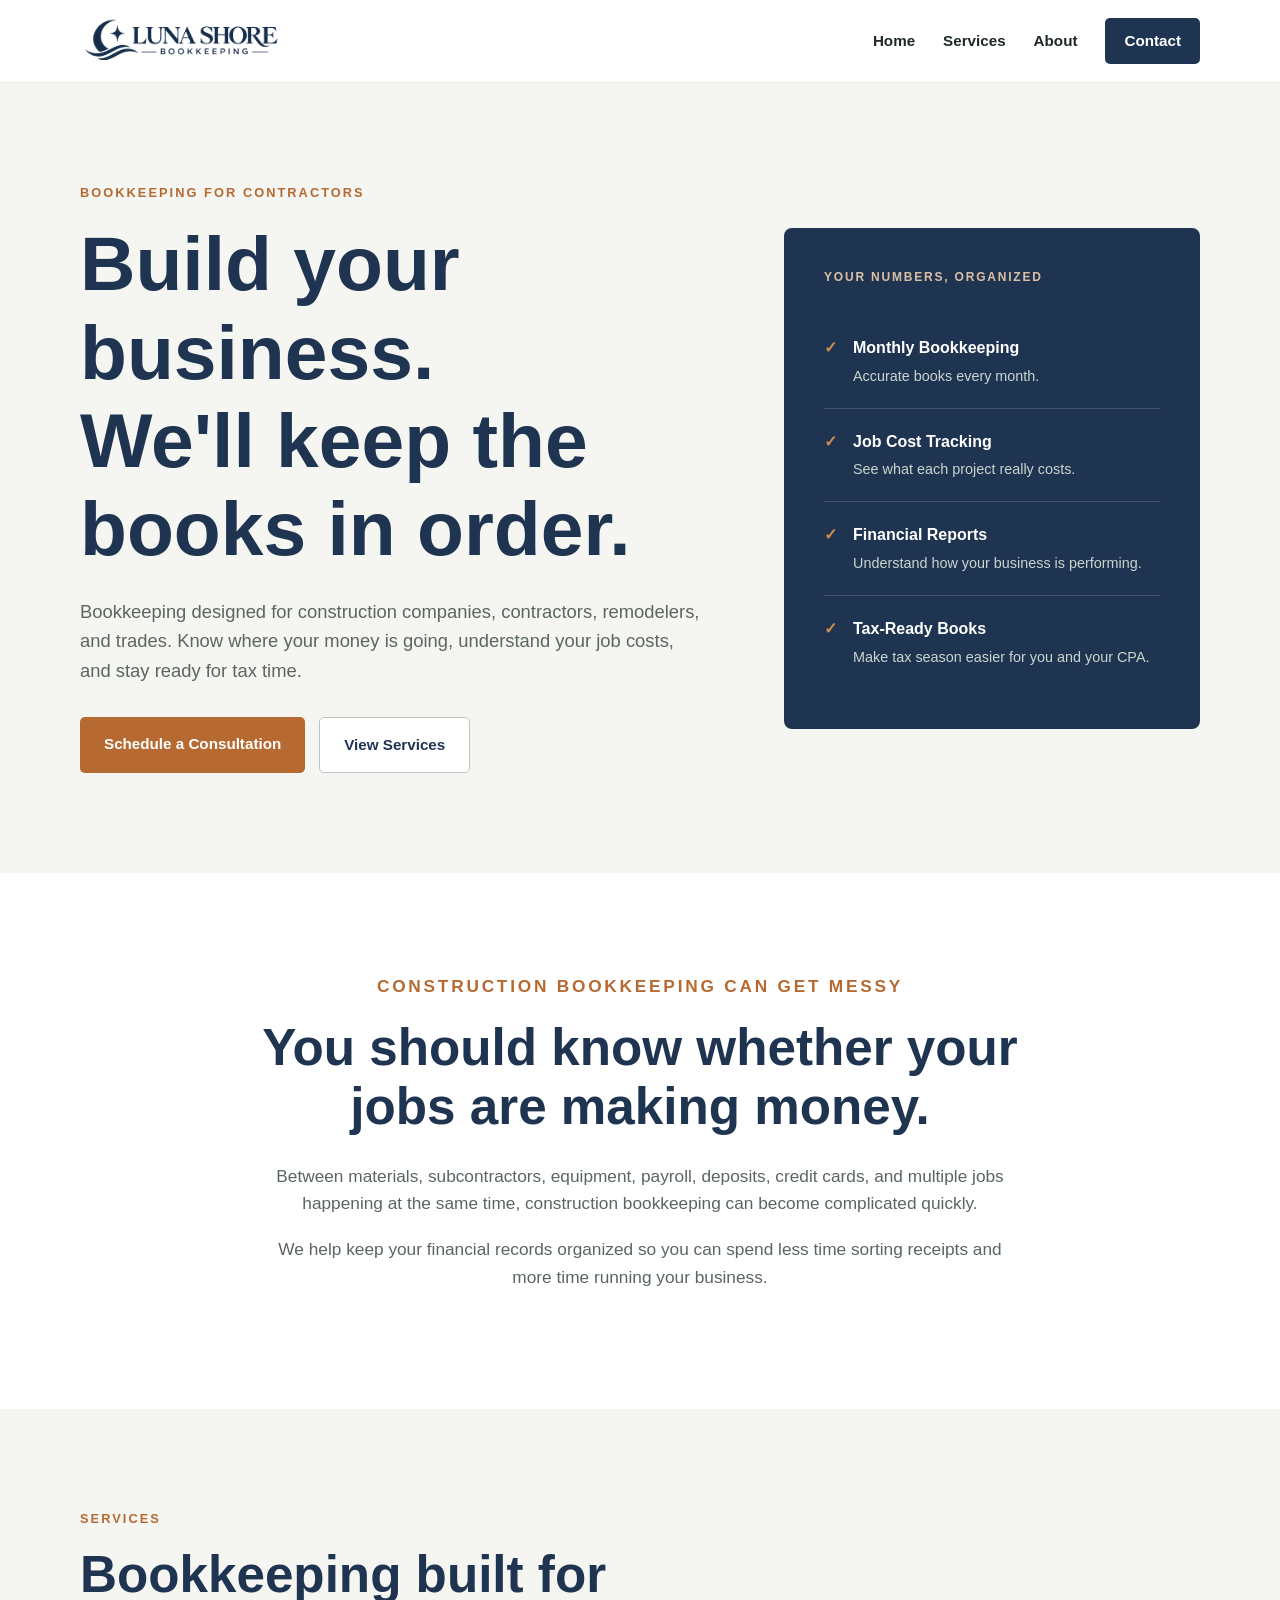
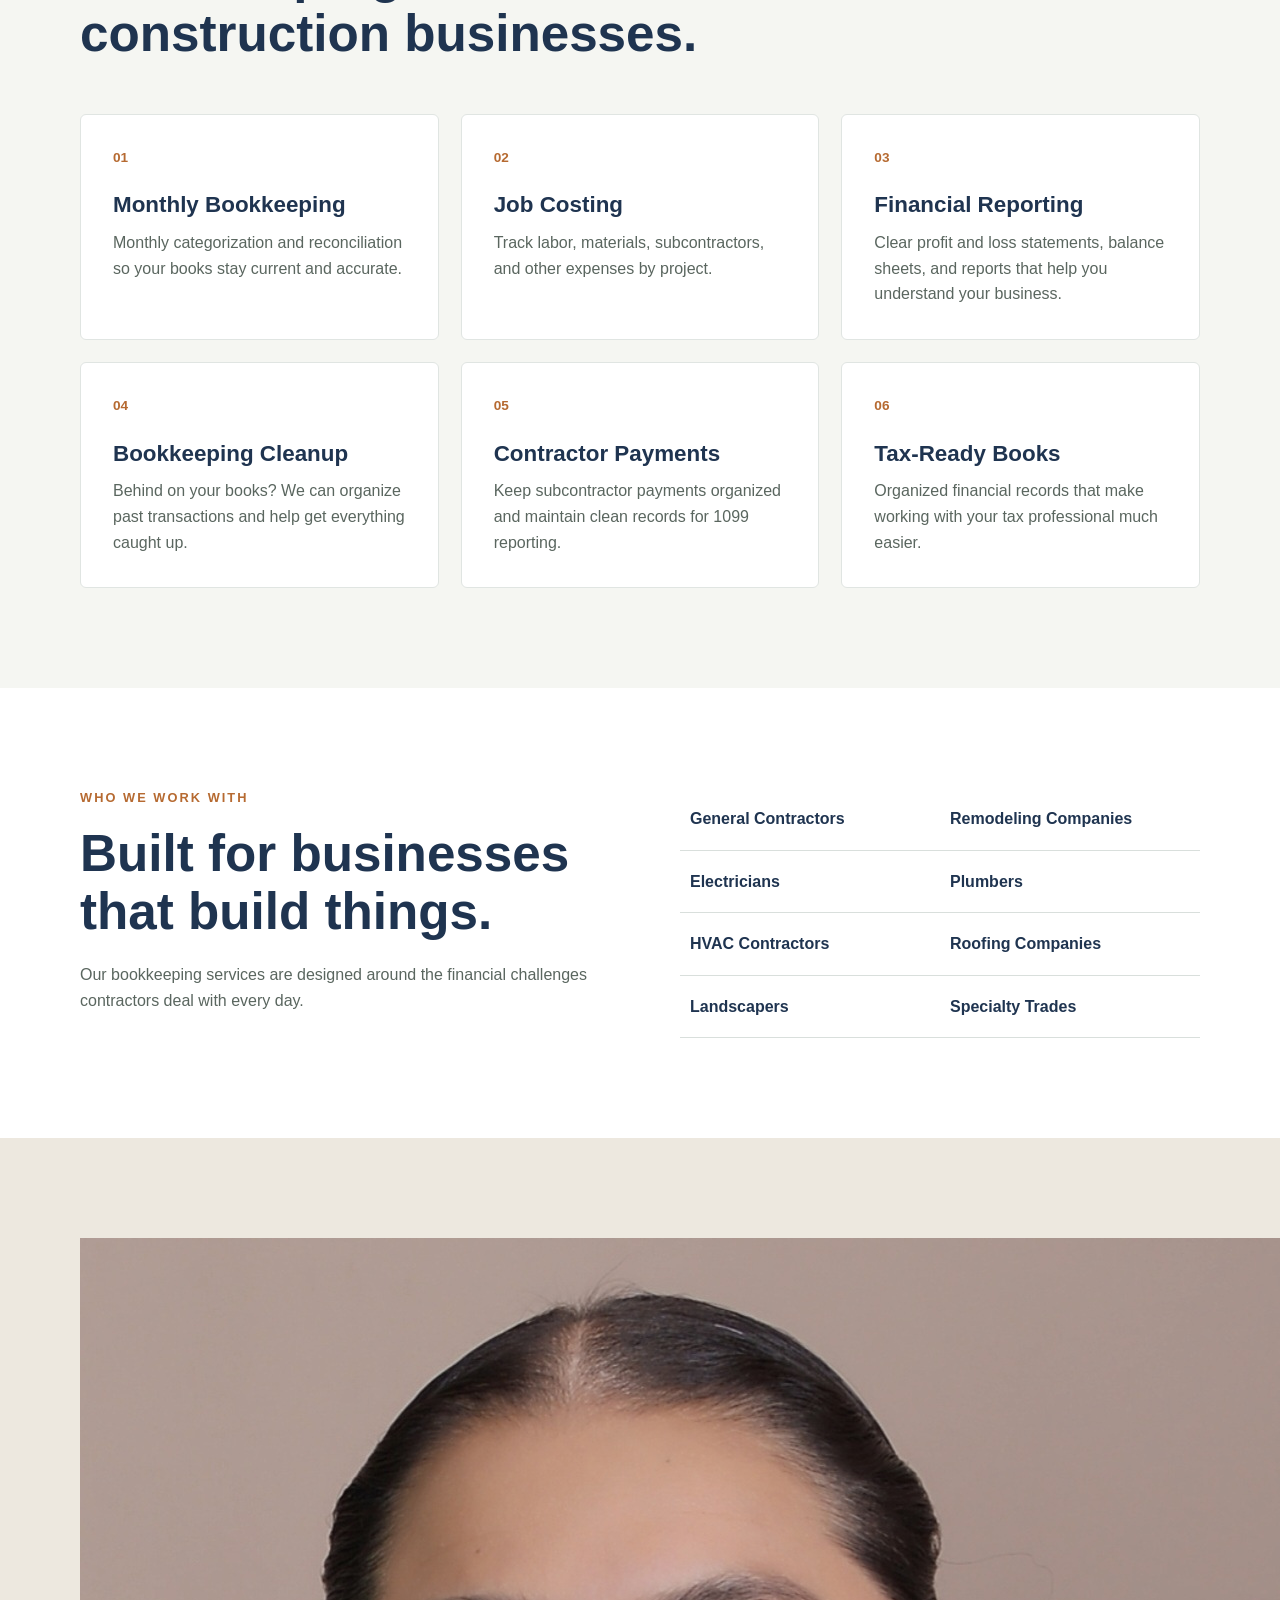
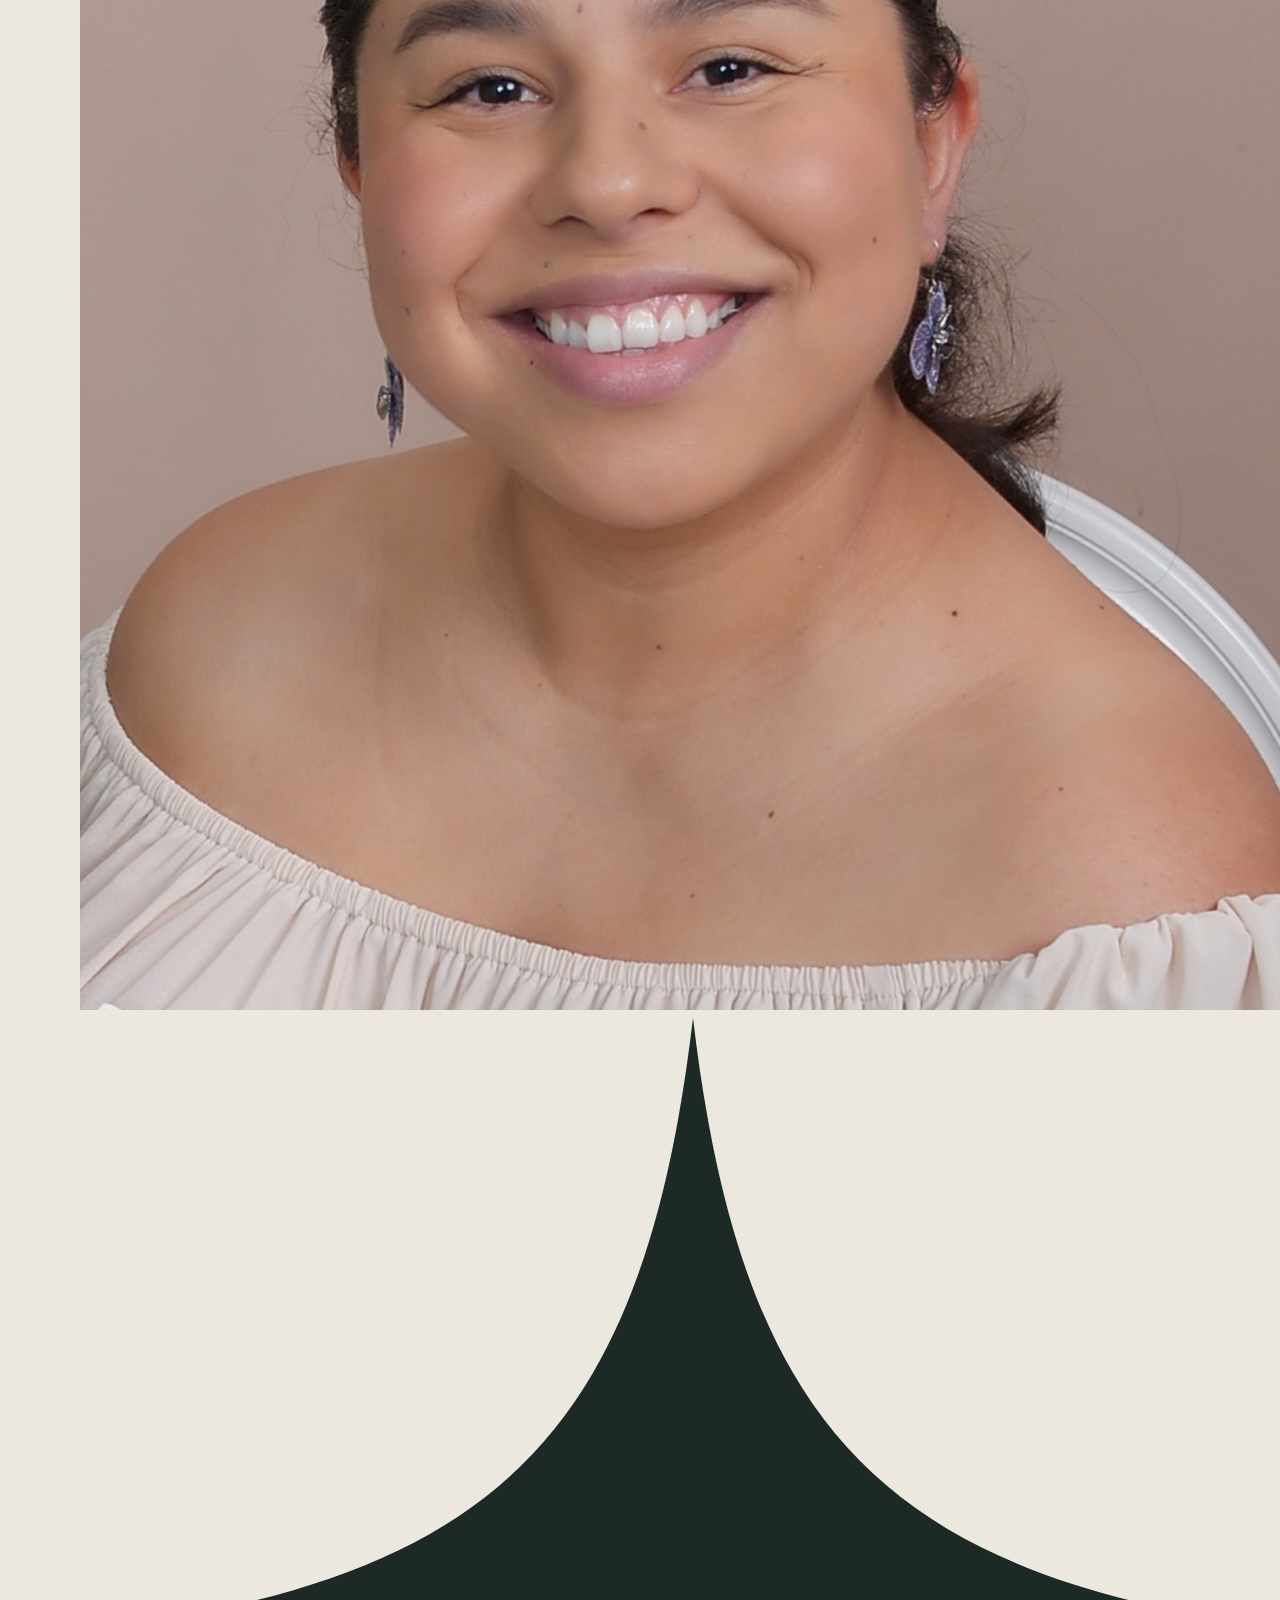
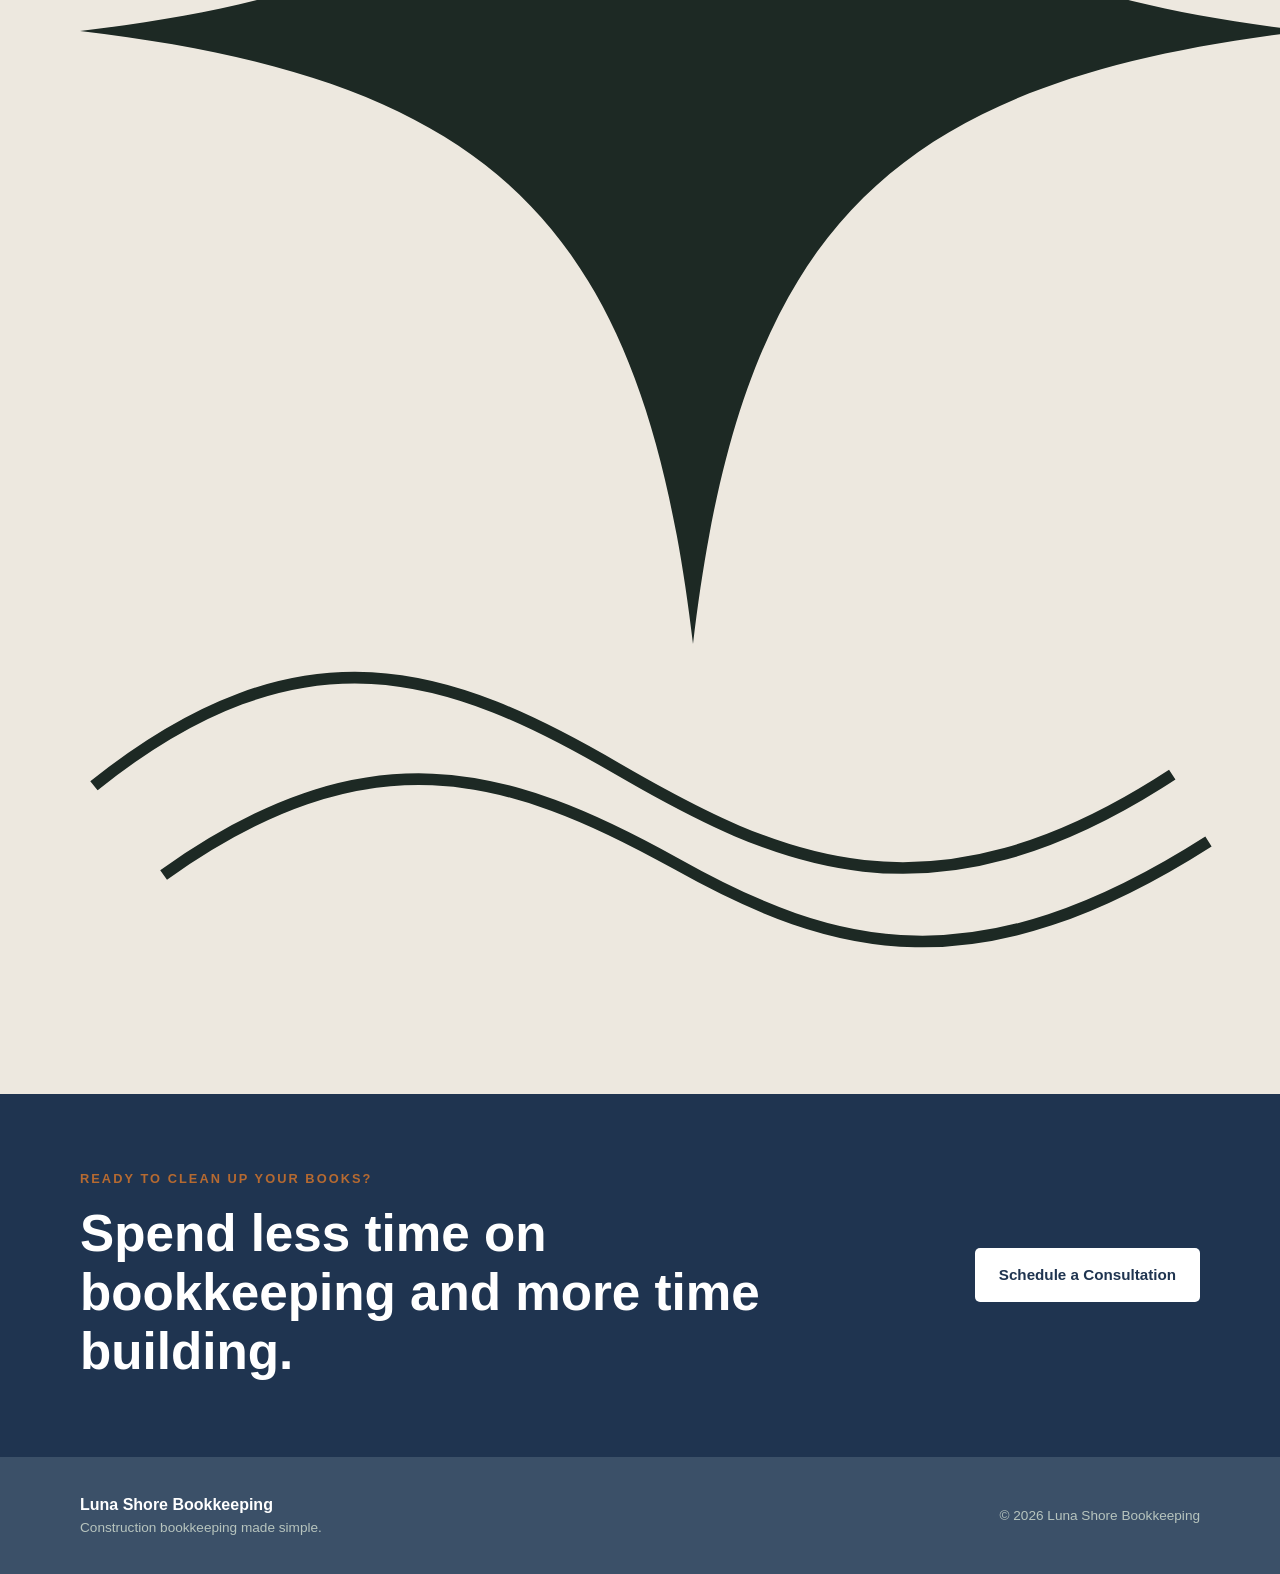
==== commit c5268bc2: "Judy clean up pictures" ====
--- a/index.html
+++ b/index.html
@@ -370,7 +370,7 @@
       <div class="container cta-container">
 
         <div>
-          <p class="eyebrow light-eyebrow">READY TO CLEAN UP YOUR BOOKS?</p>
+          <p class="eyebrow">READY TO CLEAN UP YOUR BOOKS?</p>
 
           <h2>
             Spend less time on bookkeeping and more time building.
--- a/styles.css
+++ b/styles.css
@@ -73,11 +73,6 @@
   letter-spacing: 0.16em;
   margin-bottom: 16px;
 }
-
-.light-eyebrow {
-  color: #dbc0a7;
-}
-
 
 /* ------------------------------
    NAVIGATION
